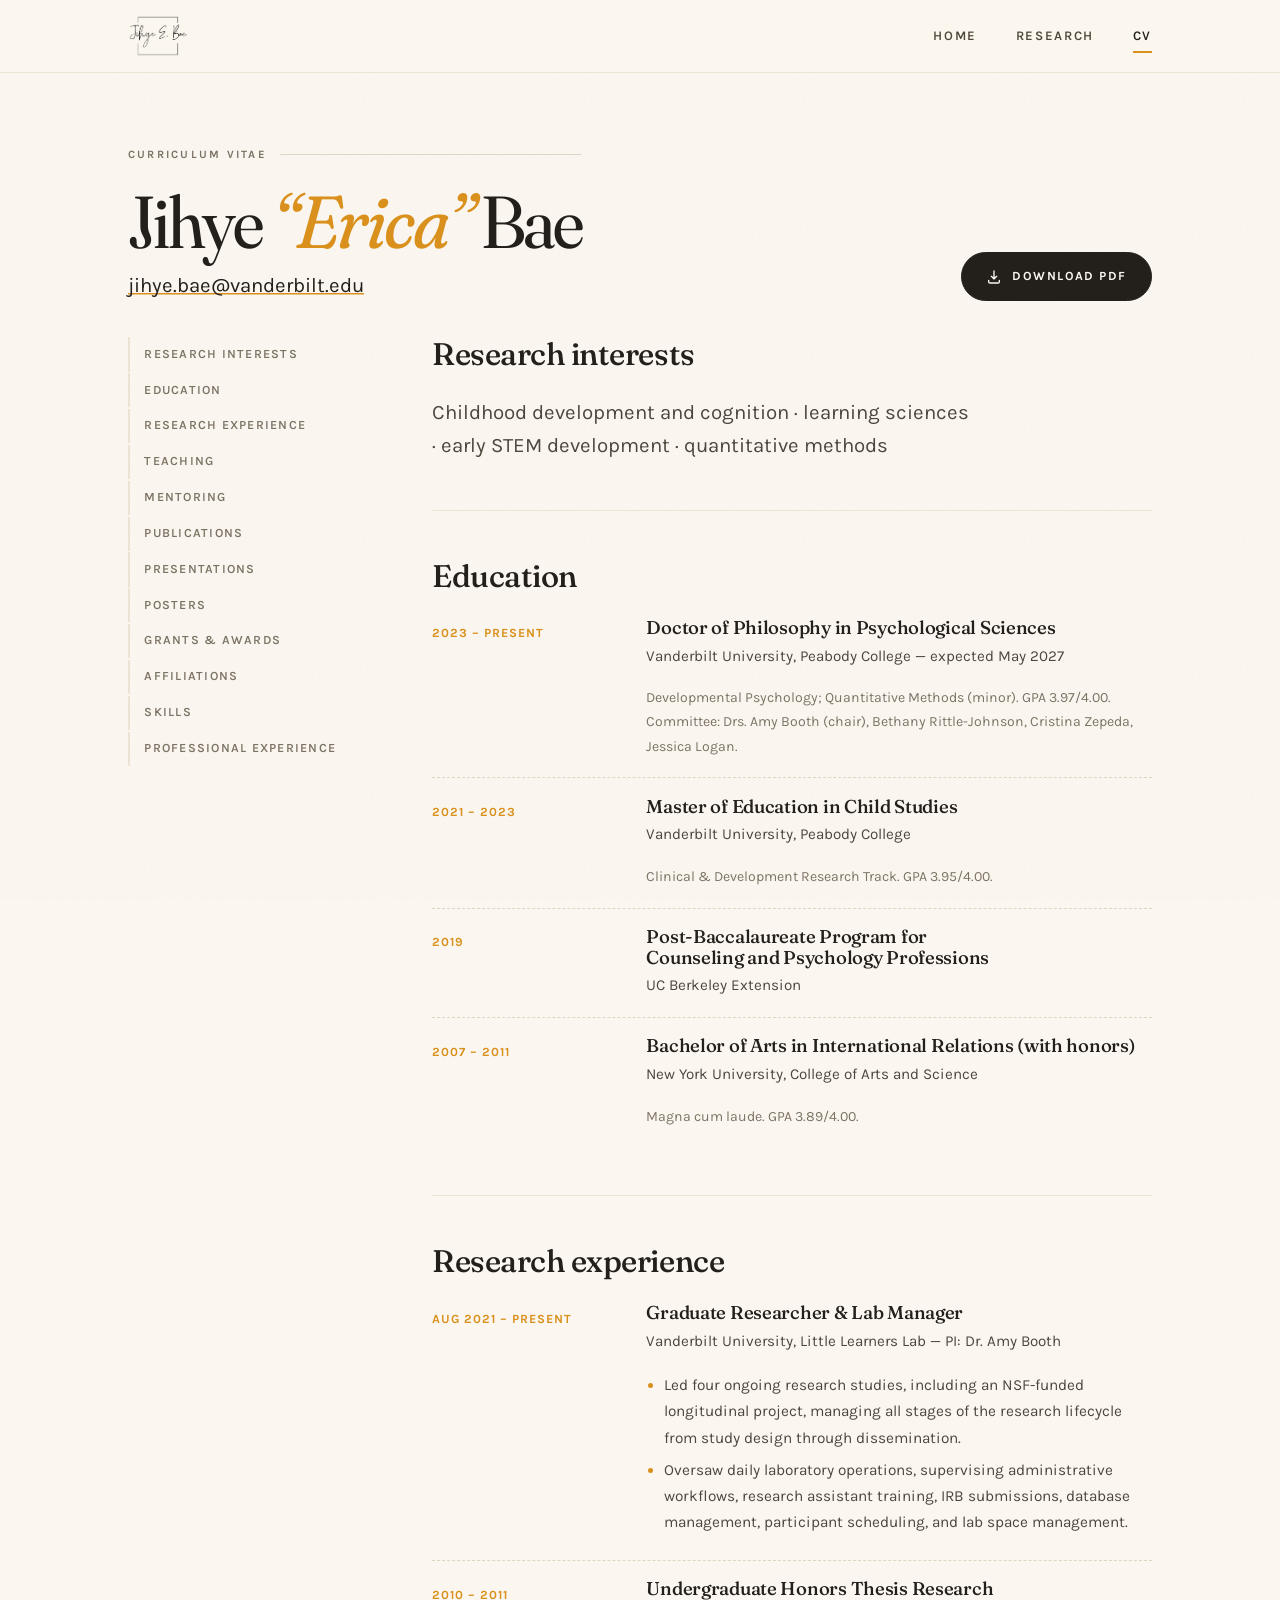
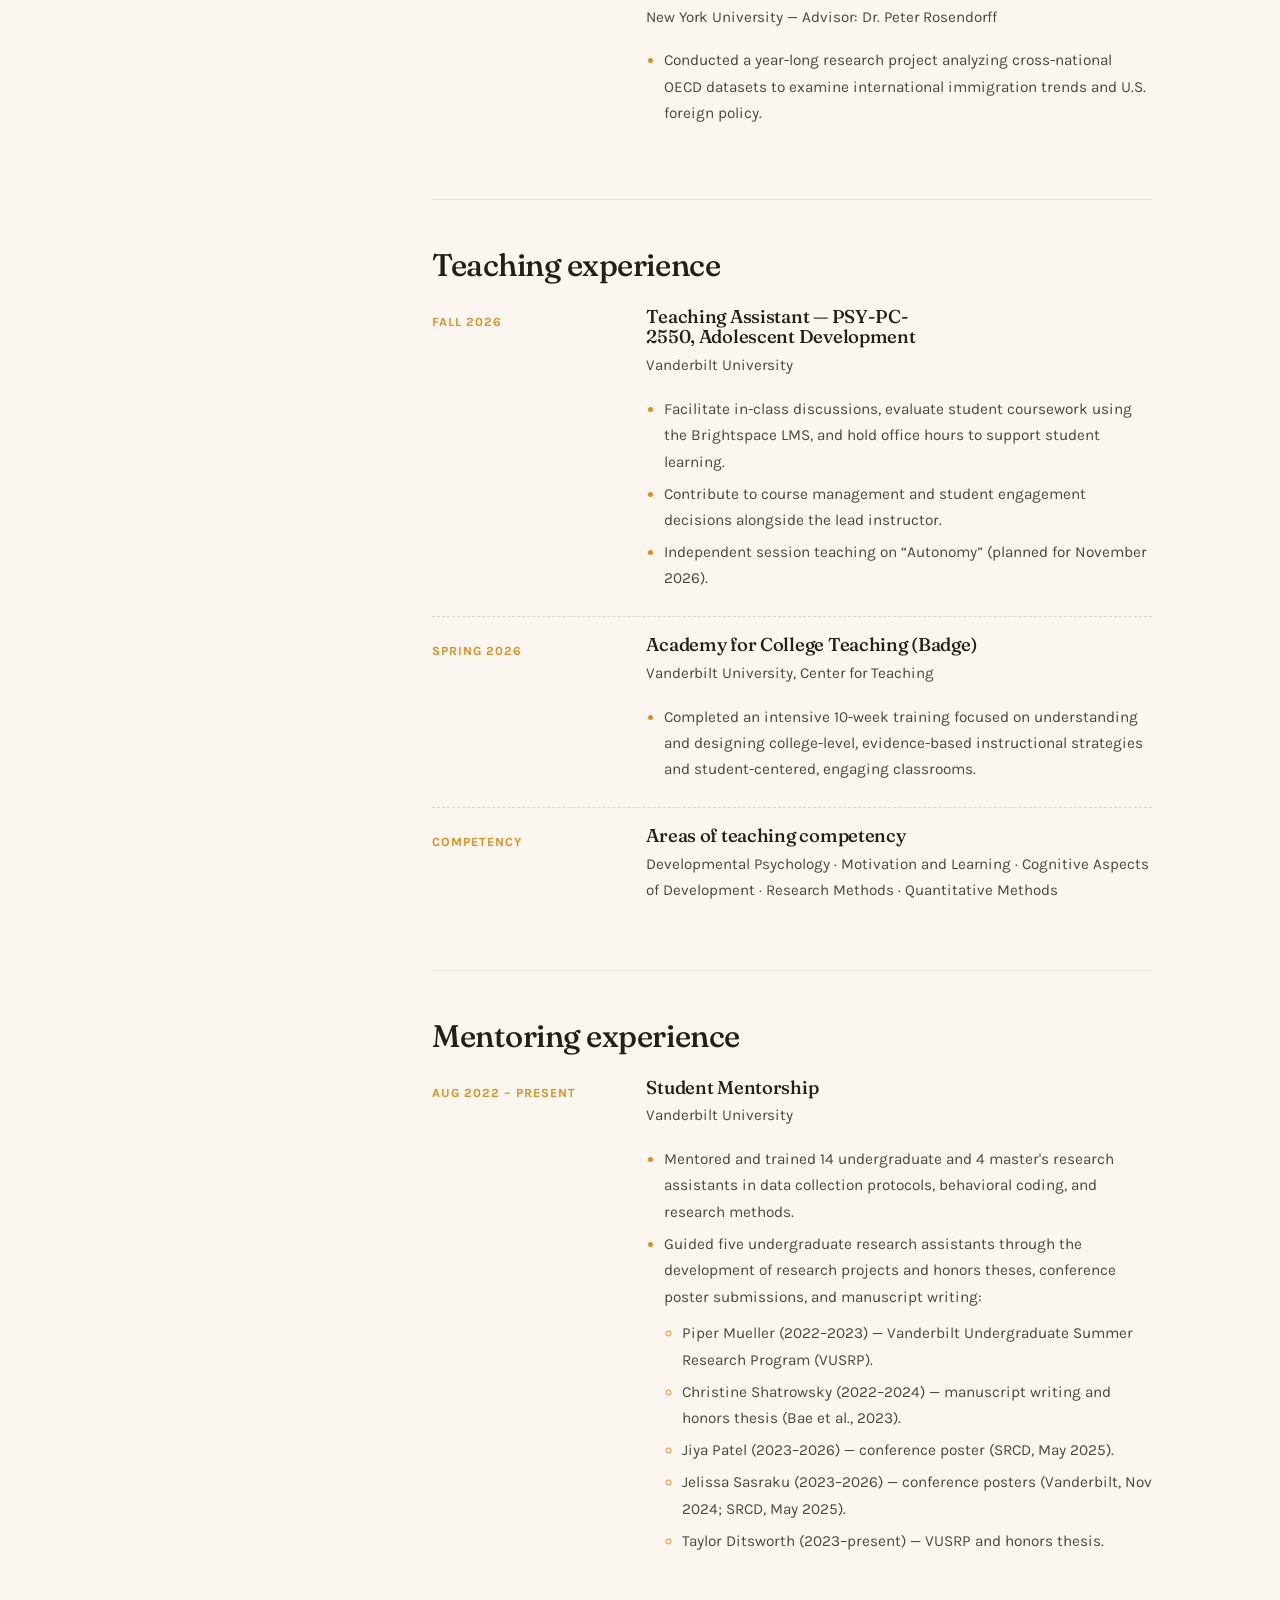
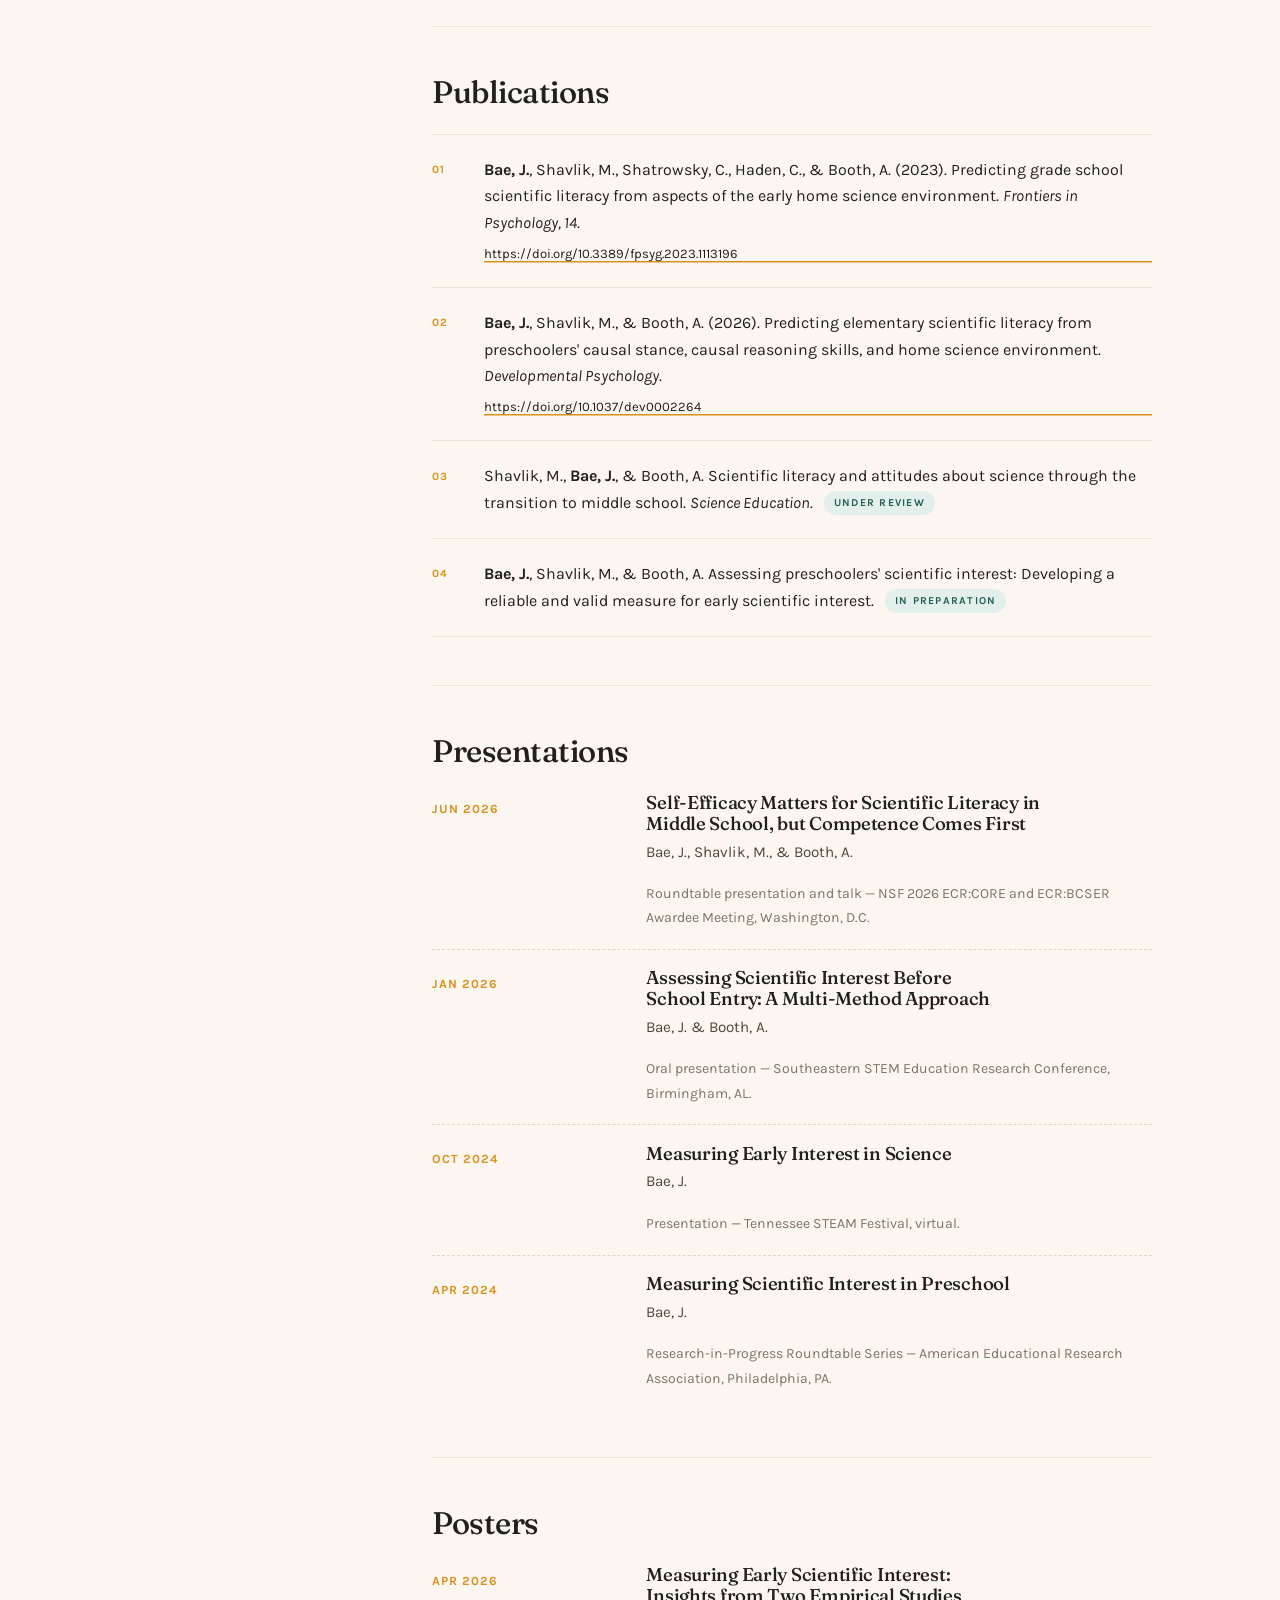
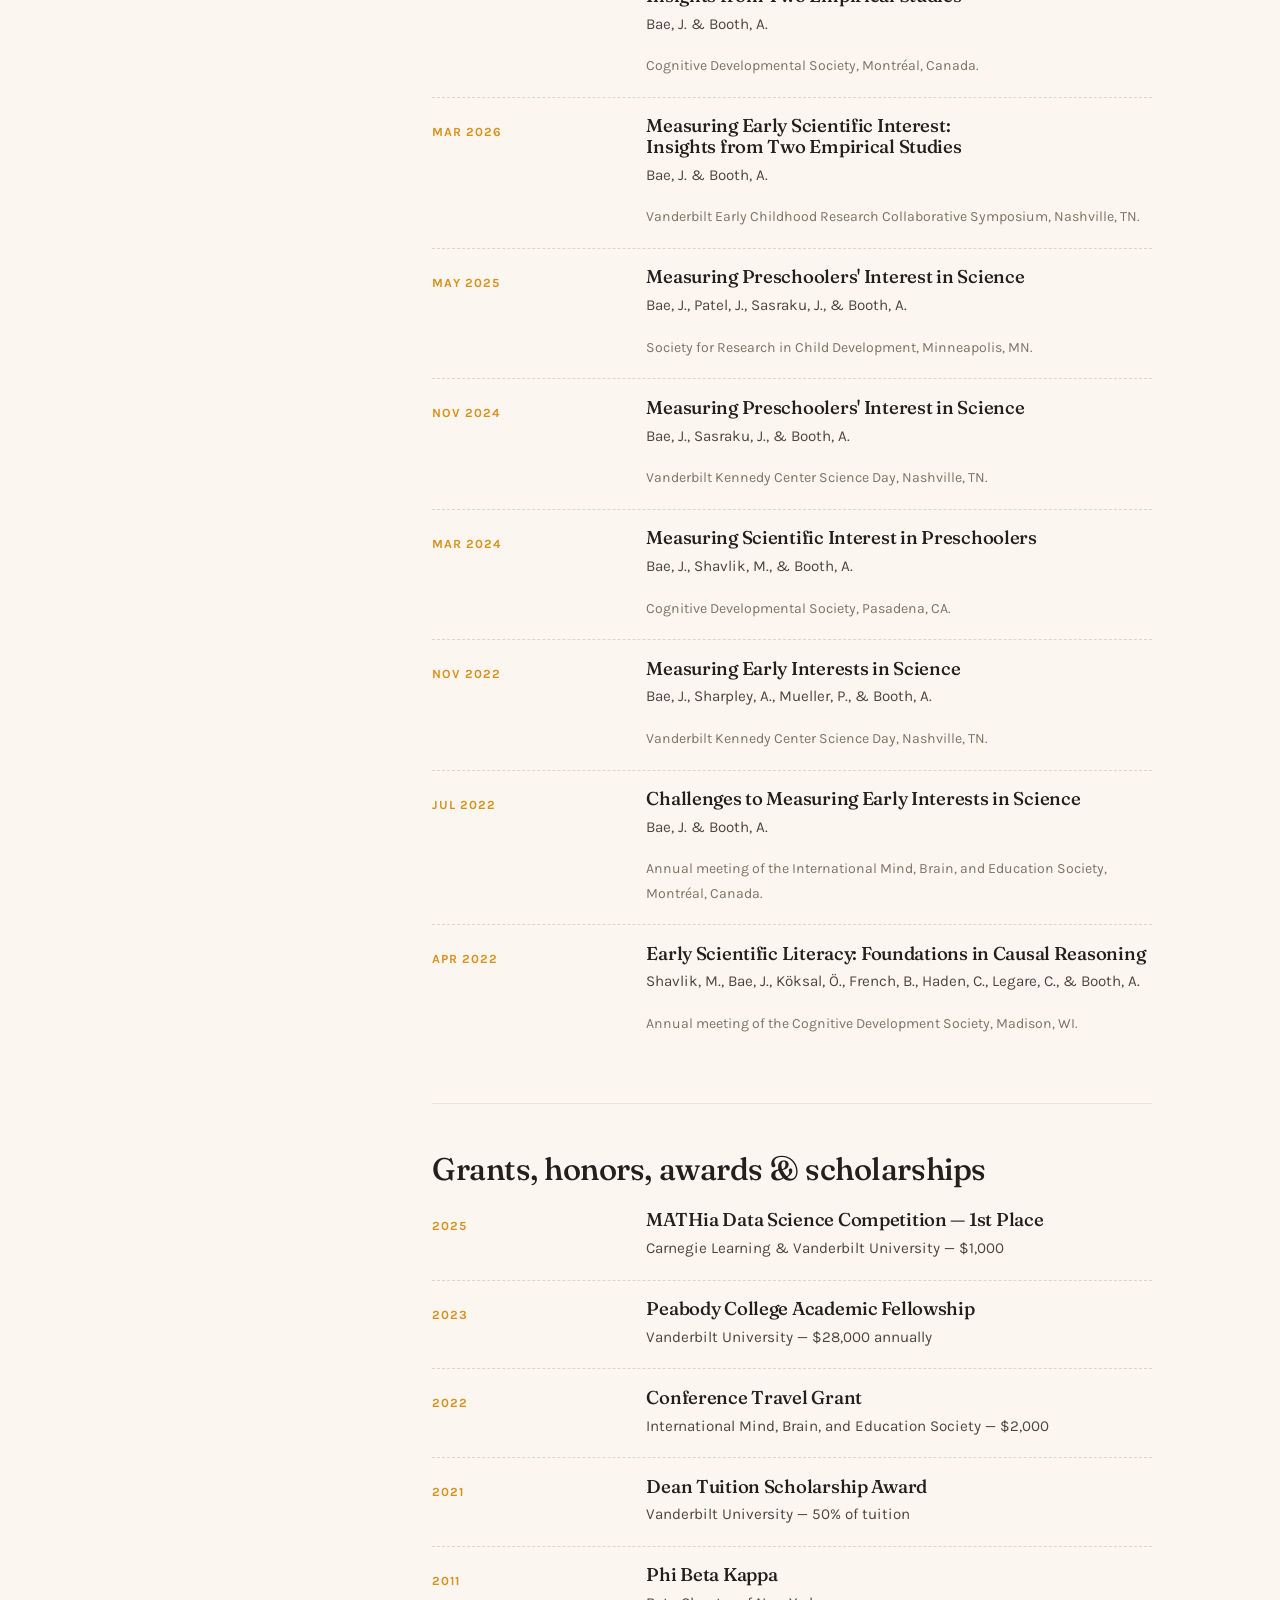
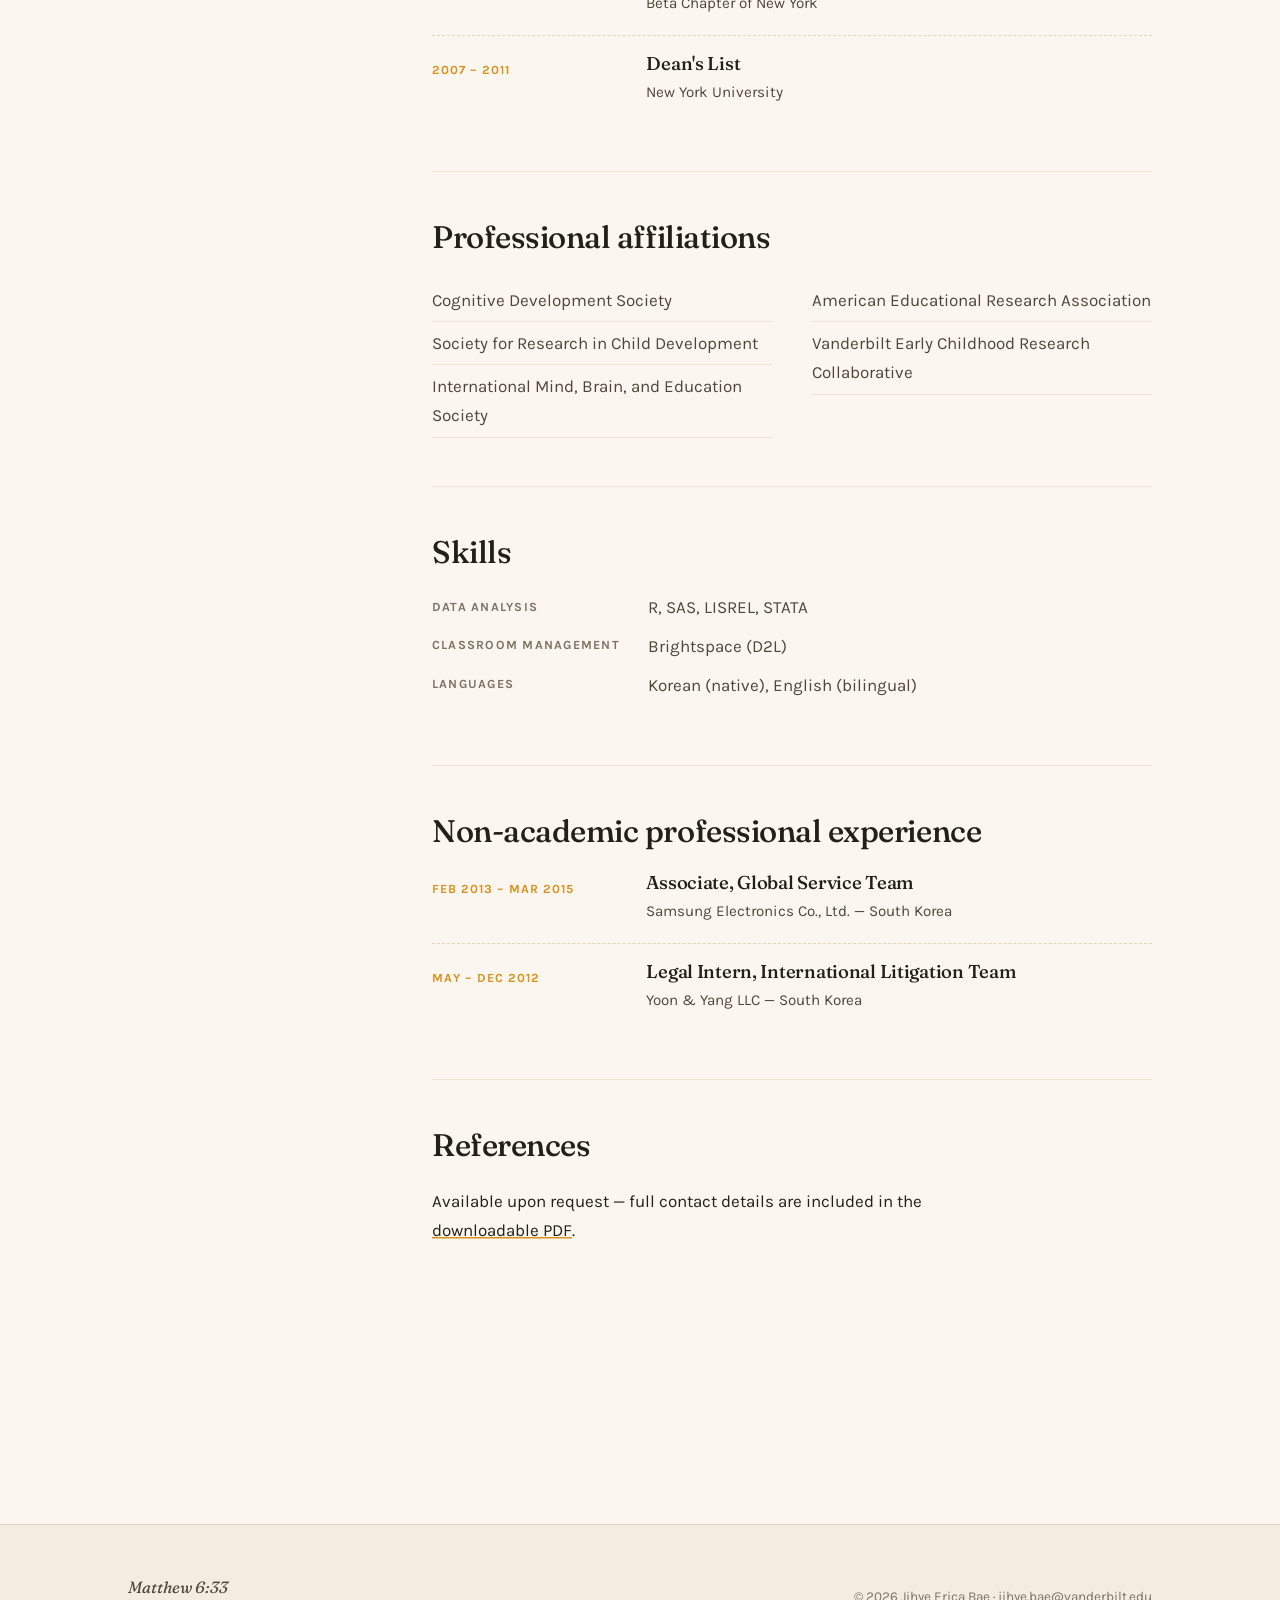
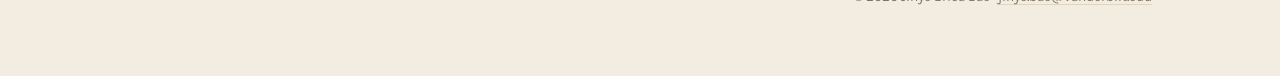
==== cv.html @ f6a5be7a "Migrate personal website from Google Sites to static GitHub Pages site Rebuilds sites.google.com/vie" ====
<!DOCTYPE html>
<html lang="en">
<head>
<meta charset="utf-8">
<meta name="viewport" content="width=device-width, initial-scale=1">
<title>CV — Jihye "Erica" Bae</title>
<meta name="description" content="Curriculum vitae of Jihye &quot;Erica&quot; Bae — education, research and teaching experience, publications, presentations, awards, and skills.">
<meta name="author" content="Jihye Erica Bae">

<meta property="og:type" content="website">
<meta property="og:title" content="CV — Jihye &quot;Erica&quot; Bae">
<meta property="og:description" content="Education, research and teaching experience, publications, presentations, and awards.">
<meta property="og:image" content="assets/img/logo.png">

<link rel="icon" href="assets/img/logo.png">
<link rel="preconnect" href="https://fonts.googleapis.com">
<link rel="preconnect" href="https://fonts.gstatic.com" crossorigin>
<link rel="stylesheet" href="https://fonts.googleapis.com/css2?family=Fraunces:ital,opsz,wght,SOFT,WONK@0,9..144,300..700,0..100,0..1;1,9..144,300..700,0..100,0..1&family=Karla:ital,wght@0,300..800;1,300..800&display=swap">
<link rel="stylesheet" href="assets/css/style.css">
</head>
<body>
<a class="skip" href="#main">Skip to content</a>

<header class="masthead">
  <div class="wrap masthead__inner">
    <a class="sigmark" href="index.html" aria-label="Jihye Erica Bae — home">
      <img src="assets/img/logo.png" alt="" width="285" height="195">
    </a>
    <nav class="nav" aria-label="Primary">
      <a href="index.html">Home</a>
      <a href="research.html">Research</a>
      <a href="cv.html" aria-current="page">CV</a>
    </nav>
  </div>
</header>

<main id="main">

  <div class="wrap cv-head">
    <div class="rise">
      <p class="eyebrow">Curriculum vitae</p>
      <h1 class="hero__name" style="font-size:clamp(2.6rem,7vw,4.6rem);margin-bottom:.75rem">Jihye <em>“Erica”</em> Bae</h1>
      <p class="lede" style="margin:0">
        <a class="link" href="mailto:jihye.bae@vanderbilt.edu">jihye.bae@vanderbilt.edu</a>
      </p>
    </div>
    <a class="btn rise" href="assets/files/CV_Jihye_Erica_Bae.pdf" target="_blank" rel="noopener">
      <svg viewBox="0 0 24 24" fill="none" stroke="currentColor" stroke-width="2" stroke-linecap="round" stroke-linejoin="round" aria-hidden="true"><path d="M12 3v12m0 0l-4-4m4 4l4-4M4 17v2a2 2 0 002 2h12a2 2 0 002-2v-2"/></svg>
      Download PDF
    </a>
  </div>

  <div class="wrap railed" style="padding-bottom:var(--step)">

    <!-- ── section rail ─────────────────────────────────────────────── -->
    <nav class="railed__rail cv-nav" aria-label="CV sections">
      <a href="#interests">Research interests</a>
      <a href="#education">Education</a>
      <a href="#research">Research experience</a>
      <a href="#teaching">Teaching</a>
      <a href="#mentoring">Mentoring</a>
      <a href="#publications">Publications</a>
      <a href="#talks">Presentations</a>
      <a href="#posters">Posters</a>
      <a href="#awards">Grants &amp; awards</a>
      <a href="#affiliations">Affiliations</a>
      <a href="#skills">Skills</a>
      <a href="#industry">Professional experience</a>
    </nav>

    <!-- ── body ─────────────────────────────────────────────────────── -->
    <div>

      <section class="cv-block" style="border-top:0;padding-top:0">
        <h2 id="interests">Research interests</h2>
        <p class="lede">
          Childhood development and cognition · learning sciences · early STEM
          development · quantitative methods
        </p>
      </section>

      <section class="cv-block">
        <h2 id="education">Education</h2>

        <div class="entry">
          <div class="entry__when">2023 – present</div>
          <div class="entry__what">
            <h3>Doctor of Philosophy in Psychological Sciences</h3>
            <p class="where">Vanderbilt University, Peabody College — expected May 2027</p>
            <p class="note">
              Developmental Psychology; Quantitative Methods (minor). GPA 3.97/4.00.<br>
              Committee: Drs. Amy Booth (chair), Bethany Rittle-Johnson, Cristina Zepeda, Jessica Logan.
            </p>
          </div>
        </div>

        <div class="entry">
          <div class="entry__when">2021 – 2023</div>
          <div class="entry__what">
            <h3>Master of Education in Child Studies</h3>
            <p class="where">Vanderbilt University, Peabody College</p>
            <p class="note">Clinical &amp; Development Research Track. GPA 3.95/4.00.</p>
          </div>
        </div>

        <div class="entry">
          <div class="entry__when">2019</div>
          <div class="entry__what">
            <h3>Post-Baccalaureate Program for Counseling and Psychology Professions</h3>
            <p class="where">UC Berkeley Extension</p>
          </div>
        </div>

        <div class="entry">
          <div class="entry__when">2007 – 2011</div>
          <div class="entry__what">
            <h3>Bachelor of Arts in International Relations (with honors)</h3>
            <p class="where">New York University, College of Arts and Science</p>
            <p class="note">Magna cum laude. GPA 3.89/4.00.</p>
          </div>
        </div>
      </section>

      <section class="cv-block">
        <h2 id="research">Research experience</h2>

        <div class="entry">
          <div class="entry__when">Aug 2021 – present</div>
          <div class="entry__what">
            <h3>Graduate Researcher &amp; Lab Manager</h3>
            <p class="where">Vanderbilt University, Little Learners Lab — PI: Dr. Amy Booth</p>
            <ul>
              <li>Led four ongoing research studies, including an NSF-funded longitudinal project, managing all stages of the research lifecycle from study design through dissemination.</li>
              <li>Oversaw daily laboratory operations, supervising administrative workflows, research assistant training, IRB submissions, database management, participant scheduling, and lab space management.</li>
            </ul>
          </div>
        </div>

        <div class="entry">
          <div class="entry__when">2010 – 2011</div>
          <div class="entry__what">
            <h3>Undergraduate Honors Thesis Research</h3>
            <p class="where">New York University — Advisor: Dr. Peter Rosendorff</p>
            <ul>
              <li>Conducted a year-long research project analyzing cross-national OECD datasets to examine international immigration trends and U.S. foreign policy.</li>
            </ul>
          </div>
        </div>
      </section>

      <section class="cv-block">
        <h2 id="teaching">Teaching experience</h2>

        <div class="entry">
          <div class="entry__when">Fall 2026</div>
          <div class="entry__what">
            <h3>Teaching Assistant — PSY-PC-2550, Adolescent Development</h3>
            <p class="where">Vanderbilt University</p>
            <ul>
              <li>Facilitate in-class discussions, evaluate student coursework using the Brightspace LMS, and hold office hours to support student learning.</li>
              <li>Contribute to course management and student engagement decisions alongside the lead instructor.</li>
              <li>Independent session teaching on “Autonomy” (planned for November 2026).</li>
            </ul>
          </div>
        </div>

        <div class="entry">
          <div class="entry__when">Spring 2026</div>
          <div class="entry__what">
            <h3>Academy for College Teaching (Badge)</h3>
            <p class="where">Vanderbilt University, Center for Teaching</p>
            <ul>
              <li>Completed an intensive 10-week training focused on understanding and designing college-level, evidence-based instructional strategies and student-centered, engaging classrooms.</li>
            </ul>
          </div>
        </div>

        <div class="entry">
          <div class="entry__when">Competency</div>
          <div class="entry__what">
            <h3>Areas of teaching competency</h3>
            <p class="where">
              Developmental Psychology · Motivation and Learning · Cognitive Aspects of
              Development · Research Methods · Quantitative Methods
            </p>
          </div>
        </div>
      </section>

      <section class="cv-block">
        <h2 id="mentoring">Mentoring experience</h2>

        <div class="entry">
          <div class="entry__when">Aug 2022 – present</div>
          <div class="entry__what">
            <h3>Student Mentorship</h3>
            <p class="where">Vanderbilt University</p>
            <ul>
              <li>Mentored and trained 14 undergraduate and 4 master's research assistants in data collection protocols, behavioral coding, and research methods.</li>
              <li>Guided five undergraduate research assistants through the development of research projects and honors theses, conference poster submissions, and manuscript writing:
                <ul>
                  <li>Piper Mueller (2022–2023) — Vanderbilt Undergraduate Summer Research Program (VUSRP).</li>
                  <li>Christine Shatrowsky (2022–2024) — manuscript writing and honors thesis (Bae et al., 2023).</li>
                  <li>Jiya Patel (2023–2026) — conference poster (SRCD, May 2025).</li>
                  <li>Jelissa Sasraku (2023–2026) — conference posters (Vanderbilt, Nov 2024; SRCD, May 2025).</li>
                  <li>Taylor Ditsworth (2023–present) — VUSRP and honors thesis.</li>
                </ul>
              </li>
            </ul>
          </div>
        </div>
      </section>

      <section class="cv-block">
        <h2 id="publications">Publications</h2>
        <ol class="biblio">
          <li>
            <span class="self">Bae, J.</span>, Shavlik, M., Shatrowsky, C., Haden, C., &amp; Booth, A. (2023).
            Predicting grade school scientific literacy from aspects of the early home science environment.
            <cite>Frontiers in Psychology, 14</cite>.
            <a class="link doi" href="https://doi.org/10.3389/fpsyg.2023.1113196" target="_blank" rel="noopener">https://doi.org/10.3389/fpsyg.2023.1113196</a>
          </li>
          <li>
            <span class="self">Bae, J.</span>, Shavlik, M., &amp; Booth, A. (2026).
            Predicting elementary scientific literacy from preschoolers' causal stance, causal reasoning skills, and home science environment.
            <cite>Developmental Psychology</cite>.
            <a class="link doi" href="https://doi.org/10.1037/dev0002264" target="_blank" rel="noopener">https://doi.org/10.1037/dev0002264</a>
          </li>
          <li>
            Shavlik, M., <span class="self">Bae, J.</span>, &amp; Booth, A.
            Scientific literacy and attitudes about science through the transition to middle school.
            <cite>Science Education</cite>. <span class="tag">Under review</span>
          </li>
          <li>
            <span class="self">Bae, J.</span>, Shavlik, M., &amp; Booth, A.
            Assessing preschoolers' scientific interest: Developing a reliable and valid measure for early scientific interest.
            <span class="tag">In preparation</span>
          </li>
        </ol>
      </section>

      <section class="cv-block">
        <h2 id="talks">Presentations</h2>

        <div class="entry">
          <div class="entry__when">Jun 2026</div>
          <div class="entry__what">
            <h3>Self-Efficacy Matters for Scientific Literacy in Middle School, but Competence Comes First</h3>
            <p class="where">Bae, J., Shavlik, M., &amp; Booth, A.</p>
            <p class="note">Roundtable presentation and talk — NSF 2026 ECR:CORE and ECR:BCSER Awardee Meeting, Washington, D.C.</p>
          </div>
        </div>

        <div class="entry">
          <div class="entry__when">Jan 2026</div>
          <div class="entry__what">
            <h3>Assessing Scientific Interest Before School Entry: A Multi-Method Approach</h3>
            <p class="where">Bae, J. &amp; Booth, A.</p>
            <p class="note">Oral presentation — Southeastern STEM Education Research Conference, Birmingham, AL.</p>
          </div>
        </div>

        <div class="entry">
          <div class="entry__when">Oct 2024</div>
          <div class="entry__what">
            <h3>Measuring Early Interest in Science</h3>
            <p class="where">Bae, J.</p>
            <p class="note">Presentation — Tennessee STEAM Festival, virtual.</p>
          </div>
        </div>

        <div class="entry">
          <div class="entry__when">Apr 2024</div>
          <div class="entry__what">
            <h3>Measuring Scientific Interest in Preschool</h3>
            <p class="where">Bae, J.</p>
            <p class="note">Research-in-Progress Roundtable Series — American Educational Research Association, Philadelphia, PA.</p>
          </div>
        </div>
      </section>

      <section class="cv-block">
        <h2 id="posters">Posters</h2>

        <div class="entry">
          <div class="entry__when">Apr 2026</div>
          <div class="entry__what">
            <h3>Measuring Early Scientific Interest: Insights from Two Empirical Studies</h3>
            <p class="where">Bae, J. &amp; Booth, A.</p>
            <p class="note">Cognitive Developmental Society, Montréal, Canada.</p>
          </div>
        </div>

        <div class="entry">
          <div class="entry__when">Mar 2026</div>
          <div class="entry__what">
            <h3>Measuring Early Scientific Interest: Insights from Two Empirical Studies</h3>
            <p class="where">Bae, J. &amp; Booth, A.</p>
            <p class="note">Vanderbilt Early Childhood Research Collaborative Symposium, Nashville, TN.</p>
          </div>
        </div>

        <div class="entry">
          <div class="entry__when">May 2025</div>
          <div class="entry__what">
            <h3>Measuring Preschoolers' Interest in Science</h3>
            <p class="where">Bae, J., Patel, J., Sasraku, J., &amp; Booth, A.</p>
            <p class="note">Society for Research in Child Development, Minneapolis, MN.</p>
          </div>
        </div>

        <div class="entry">
          <div class="entry__when">Nov 2024</div>
          <div class="entry__what">
            <h3>Measuring Preschoolers' Interest in Science</h3>
            <p class="where">Bae, J., Sasraku, J., &amp; Booth, A.</p>
            <p class="note">Vanderbilt Kennedy Center Science Day, Nashville, TN.</p>
          </div>
        </div>

        <div class="entry">
          <div class="entry__when">Mar 2024</div>
          <div class="entry__what">
            <h3>Measuring Scientific Interest in Preschoolers</h3>
            <p class="where">Bae, J., Shavlik, M., &amp; Booth, A.</p>
            <p class="note">Cognitive Developmental Society, Pasadena, CA.</p>
          </div>
        </div>

        <div class="entry">
          <div class="entry__when">Nov 2022</div>
          <div class="entry__what">
            <h3>Measuring Early Interests in Science</h3>
            <p class="where">Bae, J., Sharpley, A., Mueller, P., &amp; Booth, A.</p>
            <p class="note">Vanderbilt Kennedy Center Science Day, Nashville, TN.</p>
          </div>
        </div>

        <div class="entry">
          <div class="entry__when">Jul 2022</div>
          <div class="entry__what">
            <h3>Challenges to Measuring Early Interests in Science</h3>
            <p class="where">Bae, J. &amp; Booth, A.</p>
            <p class="note">Annual meeting of the International Mind, Brain, and Education Society, Montréal, Canada.</p>
          </div>
        </div>

        <div class="entry">
          <div class="entry__when">Apr 2022</div>
          <div class="entry__what">
            <h3>Early Scientific Literacy: Foundations in Causal Reasoning</h3>
            <p class="where">Shavlik, M., Bae, J., Köksal, Ö., French, B., Haden, C., Legare, C., &amp; Booth, A.</p>
            <p class="note">Annual meeting of the Cognitive Development Society, Madison, WI.</p>
          </div>
        </div>
      </section>

      <section class="cv-block">
        <h2 id="awards">Grants, honors, awards &amp; scholarships</h2>

        <div class="entry">
          <div class="entry__when">2025</div>
          <div class="entry__what">
            <h3>MATHia Data Science Competition — 1st Place</h3>
            <p class="where">Carnegie Learning &amp; Vanderbilt University — $1,000</p>
          </div>
        </div>
        <div class="entry">
          <div class="entry__when">2023</div>
          <div class="entry__what">
            <h3>Peabody College Academic Fellowship</h3>
            <p class="where">Vanderbilt University — $28,000 annually</p>
          </div>
        </div>
        <div class="entry">
          <div class="entry__when">2022</div>
          <div class="entry__what">
            <h3>Conference Travel Grant</h3>
            <p class="where">International Mind, Brain, and Education Society — $2,000</p>
          </div>
        </div>
        <div class="entry">
          <div class="entry__when">2021</div>
          <div class="entry__what">
            <h3>Dean Tuition Scholarship Award</h3>
            <p class="where">Vanderbilt University — 50% of tuition</p>
          </div>
        </div>
        <div class="entry">
          <div class="entry__when">2011</div>
          <div class="entry__what">
            <h3>Phi Beta Kappa</h3>
            <p class="where">Beta Chapter of New York</p>
          </div>
        </div>
        <div class="entry">
          <div class="entry__when">2007 – 2011</div>
          <div class="entry__what">
            <h3>Dean's List</h3>
            <p class="where">New York University</p>
          </div>
        </div>
      </section>

      <section class="cv-block">
        <h2 id="affiliations">Professional affiliations</h2>
        <ul class="plain-list">
          <li>Cognitive Development Society</li>
          <li>Society for Research in Child Development</li>
          <li>International Mind, Brain, and Education Society</li>
          <li>American Educational Research Association</li>
          <li>Vanderbilt Early Childhood Research Collaborative</li>
        </ul>
      </section>

      <section class="cv-block">
        <h2 id="skills">Skills</h2>
        <dl class="kv">
          <dt>Data analysis</dt><dd>R, SAS, LISREL, STATA</dd>
          <dt>Classroom management</dt><dd>Brightspace (D2L)</dd>
          <dt>Languages</dt><dd>Korean (native), English (bilingual)</dd>
        </dl>
      </section>

      <section class="cv-block">
        <h2 id="industry">Non-academic professional experience</h2>

        <div class="entry">
          <div class="entry__when">Feb 2013 – Mar 2015</div>
          <div class="entry__what">
            <h3>Associate, Global Service Team</h3>
            <p class="where">Samsung Electronics Co., Ltd. — South Korea</p>
          </div>
        </div>
        <div class="entry">
          <div class="entry__when">May – Dec 2012</div>
          <div class="entry__what">
            <h3>Legal Intern, International Litigation Team</h3>
            <p class="where">Yoon &amp; Yang LLC — South Korea</p>
          </div>
        </div>
      </section>

      <section class="cv-block">
        <h2 id="references">References</h2>
        <p class="prose">
          Available upon request — full contact details are included in the
          <a class="link" href="assets/files/CV_Jihye_Erica_Bae.pdf" target="_blank" rel="noopener">downloadable PDF</a>.
        </p>
      </section>

    </div>
  </div>

</main>

<footer class="foot">
  <div class="wrap foot__inner">
    <p class="foot__verse">Matthew 6:33</p>
    <p>© 2026 Jihye Erica Bae · <a href="mailto:jihye.bae@vanderbilt.edu">jihye.bae@vanderbilt.edu</a></p>
  </div>
</footer>

</body>
</html>
---- assets/css/style.css ----
/* ==========================================================================
   Jihye "Erica" Bae — personal academic site
   Aesthetic: warm letterpress paper. Cream ground, ink type, marigold accent.
   Fraunces (display) + Karla (text). No build step, no JS dependency.
   ========================================================================== */

/* --- tokens ------------------------------------------------------------- */
:root {
  --paper:        #fbf7f0;
  --paper-deep:   #f3ece0;
  --paper-card:   #fffdf9;
  --ink:          #231f1a;
  --ink-soft:     #4e463c;
  --ink-mute:     #7d7365;
  --rule:         #e0d5c2;
  --rule-soft:    #ece3d4;

  --marigold:     #d9901c;
  --marigold-lo:  #f6c96a;
  --pine:         #235f56;
  --pine-lo:      #e2efeb;

  --serif: "Fraunces", "Iowan Old Style", "Palatino Linotype", Georgia, serif;
  --sans:  "Karla", "Avenir Next", "Segoe UI", Helvetica, Arial, sans-serif;

  --measure: 34rem;      /* comfortable reading width */
  --page:    72rem;      /* outer page width          */
  --gutter:  clamp(1.25rem, 5vw, 4.5rem);

  --step:    clamp(4rem, 9vw, 7.5rem);   /* vertical section rhythm */
}

/* --- reset -------------------------------------------------------------- */
*, *::before, *::after { box-sizing: border-box; }

html {
  scroll-behavior: smooth;
  -webkit-text-size-adjust: 100%;
}
@media (prefers-reduced-motion: reduce) {
  html { scroll-behavior: auto; }
  *, *::before, *::after {
    animation-duration: .01ms !important;
    animation-iteration-count: 1 !important;
    transition-duration: .01ms !important;
  }
}

body {
  margin: 0;
  background: var(--paper);
  color: var(--ink);
  font-family: var(--sans);
  font-size: 1.0625rem;
  line-height: 1.72;
  font-feature-settings: "kern" 1;
  -webkit-font-smoothing: antialiased;
  text-rendering: optimizeLegibility;
}

/* paper grain — a single inline SVG turbulence, fixed so it never scrolls */
body::before {
  content: "";
  position: fixed;
  inset: 0;
  z-index: 0;
  pointer-events: none;
  opacity: .5;
  background-image: url("data:image/svg+xml,%3Csvg xmlns='http://www.w3.org/2000/svg' width='220' height='220'%3E%3Cfilter id='n'%3E%3CfeTurbulence type='fractalNoise' baseFrequency='.85' numOctaves='3' stitchTiles='stitch'/%3E%3CfeColorMatrix type='saturate' values='0'/%3E%3C/filter%3E%3Crect width='220' height='220' filter='url(%23n)' opacity='.055'/%3E%3C/svg%3E");
}

img { max-width: 100%; height: auto; display: block; }

a { color: inherit; }

::selection { background: var(--marigold-lo); color: var(--ink); }

:focus-visible {
  outline: 2px solid var(--pine);
  outline-offset: 3px;
  border-radius: 2px;
}

/* --- layout primitives -------------------------------------------------- */
.wrap {
  width: 100%;
  max-width: var(--page);
  margin-inline: auto;
  padding-inline: var(--gutter);
  position: relative;
  z-index: 1;
}

.skip {
  position: absolute;
  left: -9999px;
  top: 0;
  background: var(--ink);
  color: var(--paper);
  padding: .65rem 1.1rem;
  z-index: 99;
  font-size: .85rem;
  letter-spacing: .06em;
  text-transform: uppercase;
}
.skip:focus { left: .5rem; top: .5rem; }

/* --- typography --------------------------------------------------------- */
h1, h2, h3, h4 {
  font-family: var(--serif);
  font-weight: 500;
  font-variation-settings: "SOFT" 20, "WONK" 1;
  line-height: 1.12;
  letter-spacing: -.015em;
  margin: 0;
  text-wrap: balance;
}

p { margin: 0 0 1.15em; max-width: var(--measure); }
p:last-child { margin-bottom: 0; }

/* small caps label used above every section */
.eyebrow {
  font-family: var(--sans);
  font-size: .7rem;
  font-weight: 700;
  letter-spacing: .2em;
  text-transform: uppercase;
  color: var(--ink-mute);
  margin: 0 0 1.4rem;
  display: flex;
  align-items: center;
  gap: .85rem;
}
.eyebrow::after {
  content: "";
  flex: 1;
  height: 1px;
  background: var(--rule);
}

.lede {
  font-size: clamp(1.15rem, 1.6vw, 1.3rem);
  line-height: 1.6;
  color: var(--ink-soft);
}

/* inline links: a marigold rule that thickens into a highlight on hover */
.prose a,
a.link {
  color: var(--ink);
  text-decoration: none;
  background-image: linear-gradient(var(--marigold), var(--marigold));
  background-repeat: no-repeat;
  background-position: 0 88%;
  background-size: 100% 1.5px;
  transition: background-size .28s cubic-bezier(.4, 0, .2, 1), color .28s;
  padding-bottom: .05em;
}
.prose a:hover,
a.link:hover {
  background-size: 100% .82em;
}

/* --- masthead ----------------------------------------------------------- */
.masthead {
  position: sticky;
  top: 0;
  z-index: 20;
  background: color-mix(in srgb, var(--paper) 88%, transparent);
  backdrop-filter: saturate(150%) blur(10px);
  border-bottom: 1px solid var(--rule-soft);
}
.masthead__inner {
  display: flex;
  align-items: center;
  justify-content: space-between;
  gap: 1.5rem;
  min-height: 4.5rem;
  padding-block: .6rem;
}

.sigmark { display: block; flex-shrink: 0; }
.sigmark img {
  height: 2.6rem;
  width: auto;
  transition: opacity .22s;
}
.sigmark:hover img { opacity: .62; }

.nav { display: flex; gap: clamp(1.1rem, 3vw, 2.4rem); }
.nav a {
  font-size: .82rem;
  font-weight: 600;
  letter-spacing: .13em;
  text-transform: uppercase;
  text-decoration: none;
  color: var(--ink-soft);
  padding-block: .35rem;
  position: relative;
  white-space: nowrap;
  transition: color .2s;
}
.nav a::after {
  content: "";
  position: absolute;
  left: 0; right: 0; bottom: 0;
  height: 2px;
  background: var(--marigold);
  transform: scaleX(0);
  transform-origin: left;
  transition: transform .3s cubic-bezier(.4, 0, .2, 1);
}
.nav a:hover { color: var(--ink); }
.nav a:hover::after,
.nav a[aria-current="page"]::after { transform: scaleX(1); }
.nav a[aria-current="page"] { color: var(--ink); }

/* --- hero (home) -------------------------------------------------------- */
.hero { padding-block: clamp(3rem, 8vw, 5.5rem) clamp(2rem, 5vw, 3.25rem); }

.hero__grid {
  display: grid;
  grid-template-columns: minmax(0, 1.45fr) minmax(0, .85fr);
  gap: clamp(2rem, 6vw, 5rem);
  align-items: center;
}

.hero__name {
  font-size: clamp(3rem, 9.5vw, 6.6rem);
  font-weight: 400;
  font-variation-settings: "SOFT" 40, "WONK" 1, "opsz" 120;
  line-height: .95;
  letter-spacing: -.035em;
  margin-bottom: 1.5rem;
}
.hero__name em {
  font-style: italic;
  font-variation-settings: "SOFT" 60, "WONK" 1;
  color: var(--marigold);
}

.hero__role {
  font-size: clamp(1rem, 1.5vw, 1.12rem);
  color: var(--ink-soft);
  line-height: 1.55;
  max-width: 30rem;
  margin-bottom: 2rem;
}
.hero__role strong { font-weight: 700; color: var(--ink); }

/* portrait: soft arch frame with an offset marigold plate behind it */
.portrait { position: relative; justify-self: center; width: 100%; max-width: 23rem; }
.portrait::before {
  content: "";
  position: absolute;
  inset: 1.1rem -1.1rem -1.1rem 1.1rem;
  border: 1px solid var(--marigold);
  border-radius: 12rem 12rem .6rem .6rem;
  z-index: 0;
}
.portrait__img {
  position: relative;
  z-index: 1;
  aspect-ratio: 4 / 5;
  width: 100%;
  border-radius: 12rem 12rem .6rem .6rem;
  overflow: hidden;
  background: var(--paper-deep);
  box-shadow: 0 18px 44px -26px rgba(35, 31, 26, .5);
}
.portrait__img img { width: 100%; height: 100%; object-fit: cover; }

@media (max-width: 820px) {
  .hero__grid { grid-template-columns: 1fr; }
  .portrait { max-width: 17rem; justify-self: start; margin-top: 1rem; }
}

/* placeholder shown when no portrait file is present yet */
.portrait__fallback {
  display: grid;
  place-items: center;
  height: 100%;
  background:
    radial-gradient(circle at 50% 38%, var(--paper-card), var(--paper-deep) 70%);
  color: var(--ink-mute);
  text-align: center;
  padding: 2rem;
}
.portrait__fallback span {
  font-family: var(--serif);
  font-size: 3.4rem;
  font-variation-settings: "SOFT" 60, "WONK" 1;
  color: var(--marigold);
  display: block;
  line-height: 1;
  margin-bottom: .6rem;
}
.portrait__fallback small {
  font-size: .72rem;
  letter-spacing: .12em;
  text-transform: uppercase;
}

/* --- generic section ---------------------------------------------------- */
.section { padding-block: var(--step); }
.section + .section { border-top: 1px solid var(--rule-soft); }

.section__title {
  font-size: clamp(1.9rem, 4vw, 2.9rem);
  margin-bottom: 1.75rem;
}

/* two-column: sticky label rail + content */
.railed {
  display: grid;
  grid-template-columns: minmax(0, 15rem) minmax(0, 1fr);
  gap: clamp(1.75rem, 5vw, 4.5rem);
  align-items: start;
}
.railed__rail { position: sticky; top: 6.5rem; }
/* headings inside the narrow rail need a smaller size to break cleanly */
.railed__rail .section__title { font-size: clamp(1.6rem, 2.6vw, 2.1rem); }
@media (max-width: 860px) {
  .railed { grid-template-columns: 1fr; }
  .railed__rail { position: static; }
}

/* --- interests list ----------------------------------------------------- */
.interests {
  list-style: none;
  margin: 0;
  padding: 0;
  display: grid;
  gap: 0;
  max-width: 34rem;
  counter-reset: interest;
}
.interests li {
  counter-increment: interest;
  font-family: var(--serif);
  font-size: clamp(1.2rem, 2.4vw, 1.6rem);
  font-variation-settings: "SOFT" 30, "WONK" 1;
  padding-block: .85rem;
  border-bottom: 1px solid var(--rule-soft);
  display: flex;
  align-items: baseline;
  gap: 1.1rem;
  transition: color .25s, padding-left .25s;
}
.interests li:first-child { border-top: 1px solid var(--rule-soft); }
.interests li::before {
  content: counter(interest, decimal-leading-zero);
  font-family: var(--sans);
  font-size: .72rem;
  font-weight: 700;
  letter-spacing: .1em;
  color: var(--marigold);
  flex-shrink: 0;
}
.interests li:hover { padding-left: .5rem; color: var(--pine); }

/* --- contact card ------------------------------------------------------- */
.contact {
  background: var(--paper-card);
  border: 1px solid var(--rule);
  border-radius: .35rem;
  padding: clamp(1.6rem, 3.5vw, 2.4rem);
  box-shadow: 0 1px 0 var(--rule-soft), 0 22px 40px -34px rgba(35, 31, 26, .55);
}
.contact__mail {
  font-family: var(--serif);
  font-size: clamp(1.1rem, 2.6vw, 1.55rem);
  font-variation-settings: "SOFT" 30, "WONK" 1;
  word-break: break-word;
  display: inline-block;
  margin-bottom: 1.5rem;
}

.profiles { display: flex; flex-wrap: wrap; gap: .6rem; }
.profiles a {
  font-size: .78rem;
  font-weight: 700;
  letter-spacing: .1em;
  text-transform: uppercase;
  text-decoration: none;
  color: var(--ink-soft);
  border: 1px solid var(--rule);
  border-radius: 100px;
  padding: .5rem 1.05rem;
  background: var(--paper);
  transition: background .22s, color .22s, border-color .22s, transform .22s;
}
.profiles a:hover {
  background: var(--ink);
  border-color: var(--ink);
  color: var(--paper);
  transform: translateY(-2px);
}

/* --- project entries (research) ----------------------------------------- */
.project {
  display: grid;
  grid-template-columns: minmax(0, 1fr) minmax(0, 16rem);
  gap: clamp(1.5rem, 5vw, 3.5rem);
  align-items: center;
  padding-block: clamp(2.25rem, 5vw, 3.5rem);
  border-bottom: 1px solid var(--rule-soft);
}
.project:first-of-type { border-top: 1px solid var(--rule-soft); }

/* alternate sides — swap the track widths too, so the prose always gets the
   wide column and only the artwork ever sits in the narrow one */
.project:nth-child(even) {
  grid-template-columns: minmax(0, 16rem) minmax(0, 1fr);
}
.project:nth-child(even) .project__art { order: -1; }

.project__num {
  font-family: var(--sans);
  font-size: .72rem;
  font-weight: 700;
  letter-spacing: .18em;
  color: var(--marigold);
  display: block;
  margin-bottom: .85rem;
}
.project__title {
  font-size: clamp(1.45rem, 3vw, 2.1rem);
  margin-bottom: .9rem;
}
.project__meta {
  font-size: .85rem;
  color: var(--ink-mute);
  letter-spacing: .01em;
  margin-top: 1rem;
  padding-top: .9rem;
  border-top: 1px dashed var(--rule);
  max-width: var(--measure);
}
.project__art {
  display: grid;
  place-items: center;
  padding: 1.25rem;
  background: var(--paper-card);
  border: 1px solid var(--rule-soft);
  border-radius: .35rem;
}
.project__art img { max-height: 11rem; width: auto; object-fit: contain; mix-blend-mode: multiply; }

@media (max-width: 760px) {
  .project,
  .project:nth-child(even) { grid-template-columns: 1fr; }
  .project:nth-child(even) .project__art { order: 0; }
}

/* --- bibliography ------------------------------------------------------- */
.biblio { list-style: none; margin: 0; padding: 0; counter-reset: ref; }
.biblio li {
  position: relative;
  padding: 1.35rem 0 1.35rem 3.25rem;
  border-bottom: 1px solid var(--rule-soft);
  font-size: 1rem;
  line-height: 1.68;
  max-width: 48rem;
}
.biblio li:first-child { border-top: 1px solid var(--rule-soft); }
.biblio li::before {
  counter-increment: ref;
  content: counter(ref, decimal-leading-zero);
  position: absolute;
  left: 0;
  top: 1.65rem;
  font-family: var(--sans);
  font-size: .7rem;
  font-weight: 700;
  letter-spacing: .1em;
  color: var(--marigold);
}
.biblio cite { font-style: italic; }
.biblio .self { font-weight: 700; }
.biblio .doi {
  display: block;
  margin-top: .35rem;
  font-size: .82rem;
  word-break: break-all;
}
.tag {
  display: inline-block;
  font-size: .66rem;
  font-weight: 700;
  letter-spacing: .12em;
  text-transform: uppercase;
  color: var(--pine);
  background: var(--pine-lo);
  border-radius: 100px;
  padding: .2rem .6rem;
  margin-left: .45rem;
  vertical-align: .12em;
}

/* --- CV ----------------------------------------------------------------- */
.cv-head {
  display: flex;
  flex-wrap: wrap;
  align-items: flex-end;
  justify-content: space-between;
  gap: 1.75rem;
  padding-block: clamp(2.75rem, 7vw, 4.5rem) 2.25rem;
}

.btn {
  display: inline-flex;
  align-items: center;
  gap: .6rem;
  font-size: .78rem;
  font-weight: 700;
  letter-spacing: .12em;
  text-transform: uppercase;
  text-decoration: none;
  color: var(--paper);
  background: var(--ink);
  border: 1px solid var(--ink);
  border-radius: 100px;
  padding: .8rem 1.5rem;
  transition: background .22s, color .22s, transform .22s;
}
.btn:hover { background: var(--marigold); border-color: var(--marigold); color: var(--ink); transform: translateY(-2px); }
.btn svg { width: 1rem; height: 1rem; }

.cv-nav {
  display: flex;
  flex-direction: column;
  gap: .1rem;
  font-size: .78rem;
  letter-spacing: .1em;
  text-transform: uppercase;
  font-weight: 600;
}
.cv-nav a {
  text-decoration: none;
  color: var(--ink-mute);
  padding: .4rem 0 .4rem .9rem;
  border-left: 2px solid var(--rule-soft);
  transition: color .2s, border-color .2s, padding-left .2s;
}
.cv-nav a:hover { color: var(--ink); border-color: var(--marigold); padding-left: 1.2rem; }

/* on narrow screens the rail unsticks, so turn it into a compact chip row */
@media (max-width: 860px) {
  .cv-nav { flex-direction: row; flex-wrap: wrap; gap: .4rem; margin-bottom: 1.5rem; }
  .cv-nav a {
    border: 1px solid var(--rule);
    border-radius: 100px;
    padding: .4rem .9rem;
    background: var(--paper-card);
  }
  .cv-nav a:hover { padding-left: .9rem; }
}

.cv-block { padding-block: clamp(2rem, 4.5vw, 3rem); border-top: 1px solid var(--rule-soft); }
.cv-block > h2 {
  font-size: clamp(1.45rem, 3vw, 1.95rem);
  margin-bottom: 1.5rem;
  scroll-margin-top: 6rem;
}

/* date column + entry body */
.entry {
  display: grid;
  grid-template-columns: 11rem minmax(0, 1fr);
  gap: 1.5rem clamp(1rem, 3vw, 2.5rem);
  padding-block: 1.15rem;
  border-top: 1px dashed var(--rule);
}
.entry:first-of-type { border-top: 0; padding-top: 0; }
.entry__when {
  font-size: .78rem;
  font-weight: 700;
  letter-spacing: .08em;
  color: var(--marigold);
  text-transform: uppercase;
  padding-top: .35rem;
}
.entry__what h3 {
  font-size: 1.16rem;
  font-variation-settings: "SOFT" 20, "WONK" 0;
  margin-bottom: .25rem;
}
.entry__what .where { color: var(--ink-soft); font-size: .95rem; }
.entry__what .note { color: var(--ink-mute); font-size: .88rem; }
.entry__what ul { margin: .65rem 0 0; padding-left: 1.1rem; }
.entry__what li { margin-bottom: .35rem; font-size: .96rem; color: var(--ink-soft); }
.entry__what li::marker { color: var(--marigold); }

@media (max-width: 700px) {
  .entry { grid-template-columns: 1fr; gap: .4rem; }
  .entry__when { padding-top: 0; }
}

.plain-list { list-style: none; margin: 0; padding: 0; columns: 2; column-gap: 2.5rem; max-width: 46rem; }
.plain-list li {
  break-inside: avoid;
  padding-block: .4rem;
  color: var(--ink-soft);
  border-bottom: 1px solid var(--rule-soft);
}
@media (max-width: 620px) { .plain-list { columns: 1; } }

.kv { display: grid; grid-template-columns: 12rem 1fr; gap: .6rem 1.5rem; max-width: 42rem; }
.kv dt { font-size: .78rem; font-weight: 700; letter-spacing: .1em; text-transform: uppercase; color: var(--ink-mute); padding-top: .2rem; }
.kv dd { margin: 0; color: var(--ink-soft); }
@media (max-width: 620px) { .kv { grid-template-columns: 1fr; gap: .1rem 0; } .kv dd { margin-bottom: .9rem; } }

/* --- footer ------------------------------------------------------------- */
.foot {
  border-top: 1px solid var(--rule);
  margin-top: var(--step);
  padding-block: 3rem 3.5rem;
  background: var(--paper-deep);
  position: relative;
  z-index: 1;
}
.foot__inner {
  display: flex;
  flex-wrap: wrap;
  gap: 1.25rem 2.5rem;
  justify-content: space-between;
  align-items: center;
  font-size: .85rem;
  color: var(--ink-mute);
}
.foot__verse {
  font-family: var(--serif);
  font-style: italic;
  font-variation-settings: "SOFT" 60, "WONK" 1;
  font-size: 1.02rem;
  color: var(--ink-soft);
}
.foot a { text-decoration: none; border-bottom: 1px solid var(--rule); transition: border-color .2s; }
.foot a:hover { border-color: var(--marigold); }

/* --- entrance choreography --------------------------------------------- */
@keyframes rise {
  from { opacity: 0; transform: translateY(14px); }
  to   { opacity: 1; transform: none; }
}
.rise {
  animation: rise .75s cubic-bezier(.22, 1, .36, 1) backwards;
}
.rise:nth-child(1) { animation-delay: .04s; }
.rise:nth-child(2) { animation-delay: .12s; }
.rise:nth-child(3) { animation-delay: .2s; }
.rise:nth-child(4) { animation-delay: .28s; }

/* --- print -------------------------------------------------------------- */
@media print {
  body::before, .masthead, .foot, .btn, .cv-nav { display: none !important; }
  body { background: #fff; font-size: 10.5pt; }
  .cv-block { break-inside: avoid; }
}
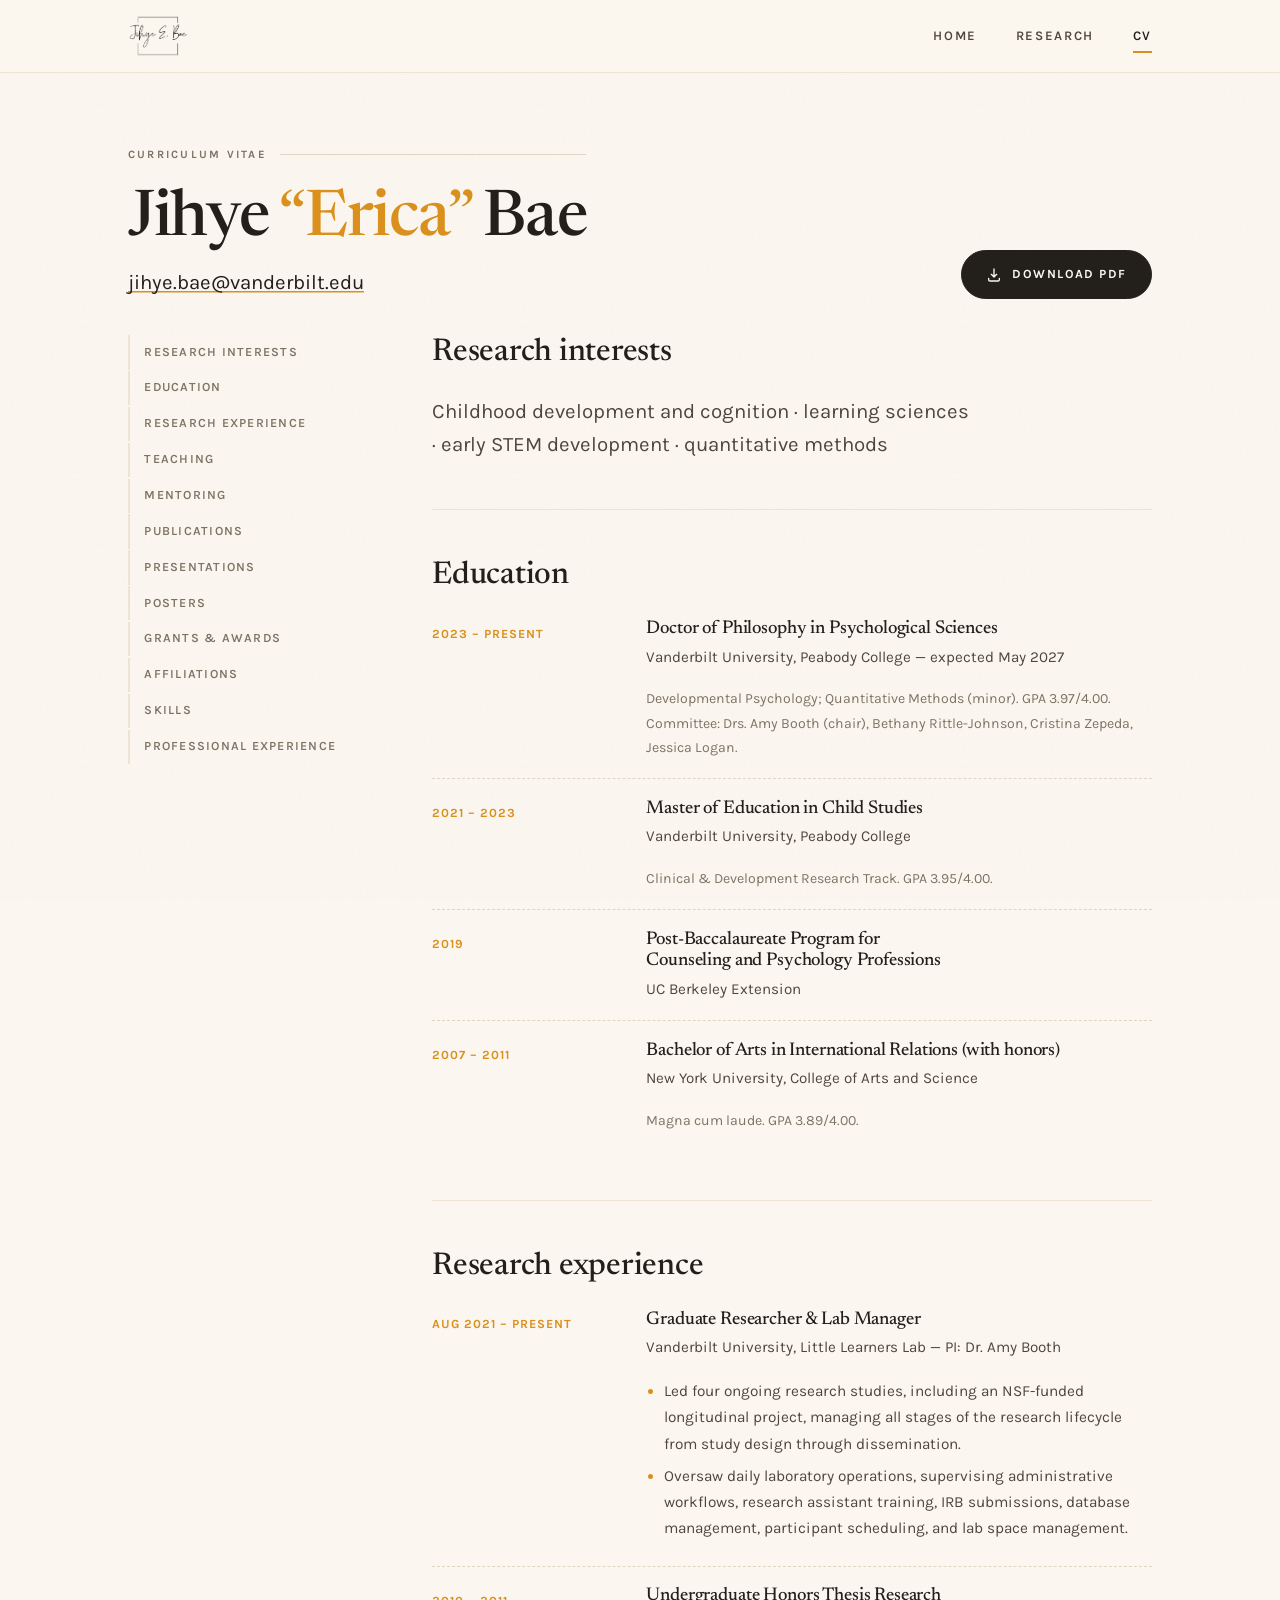
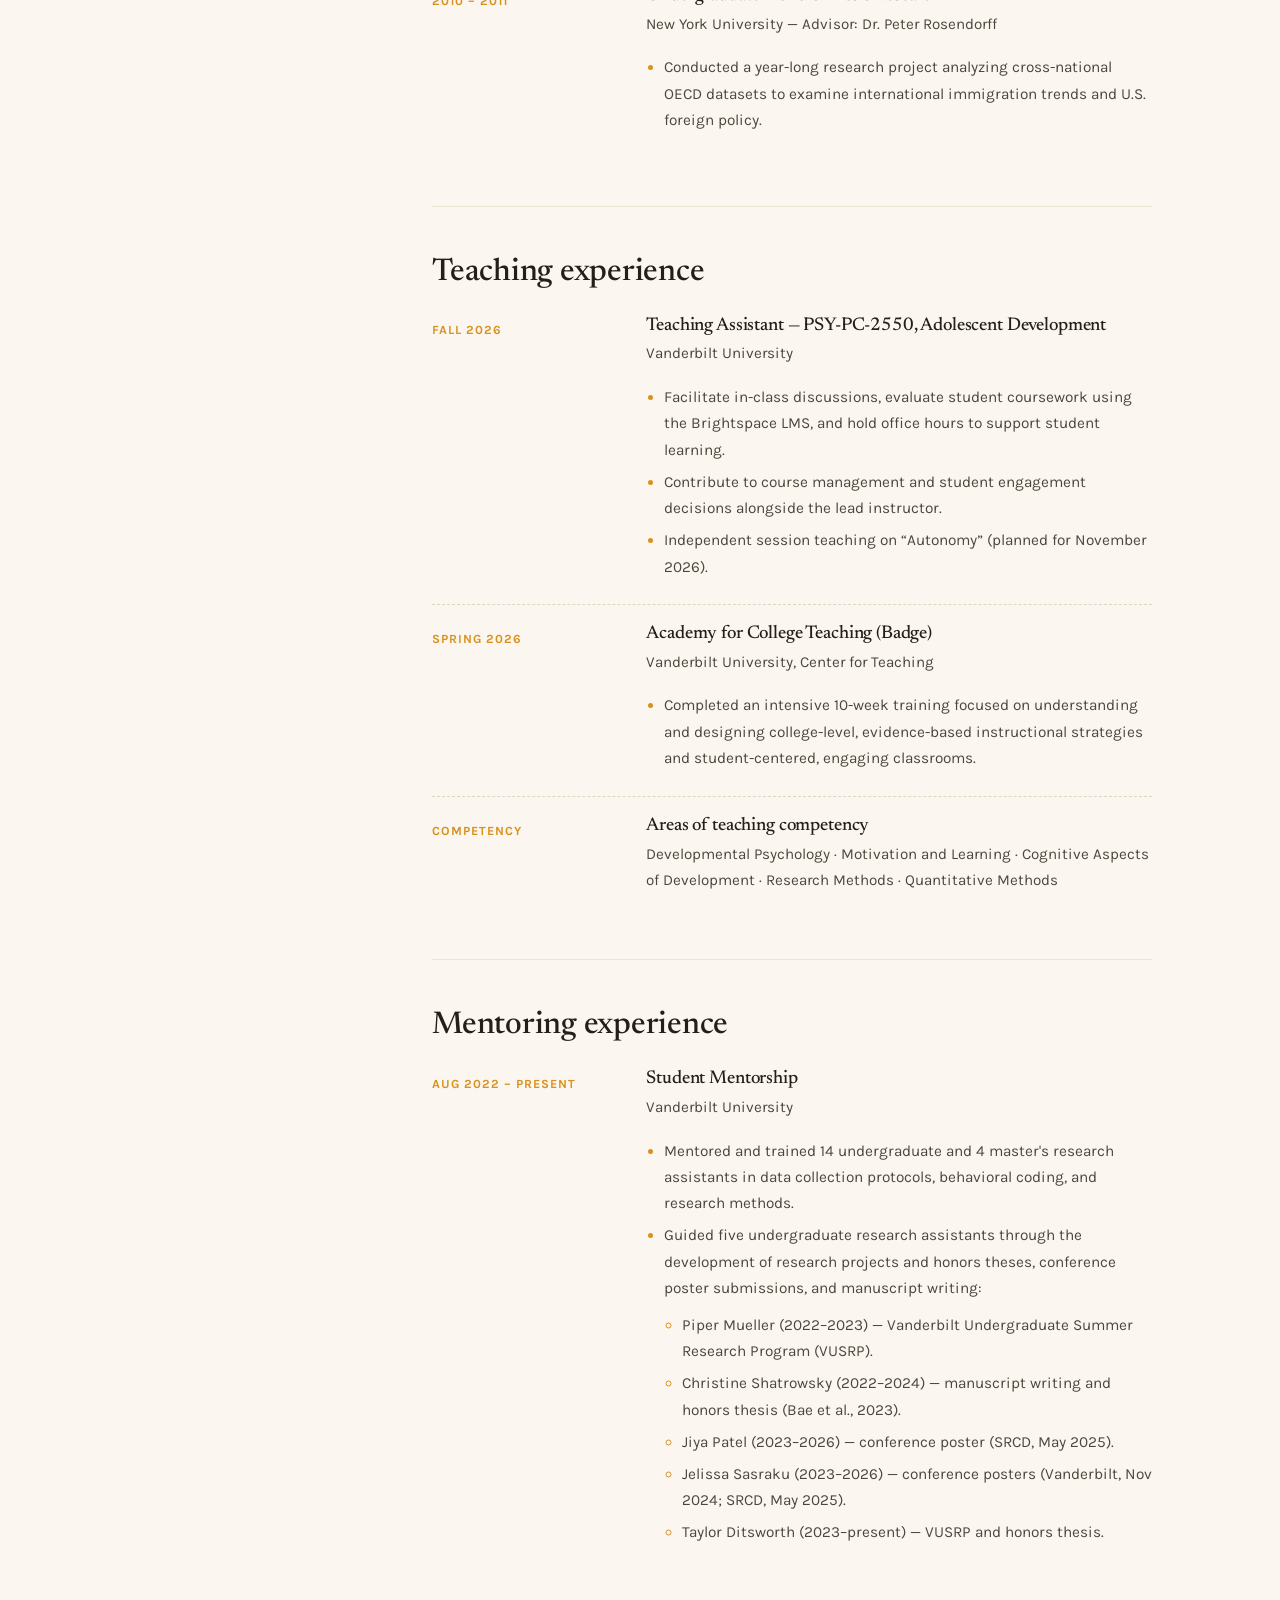
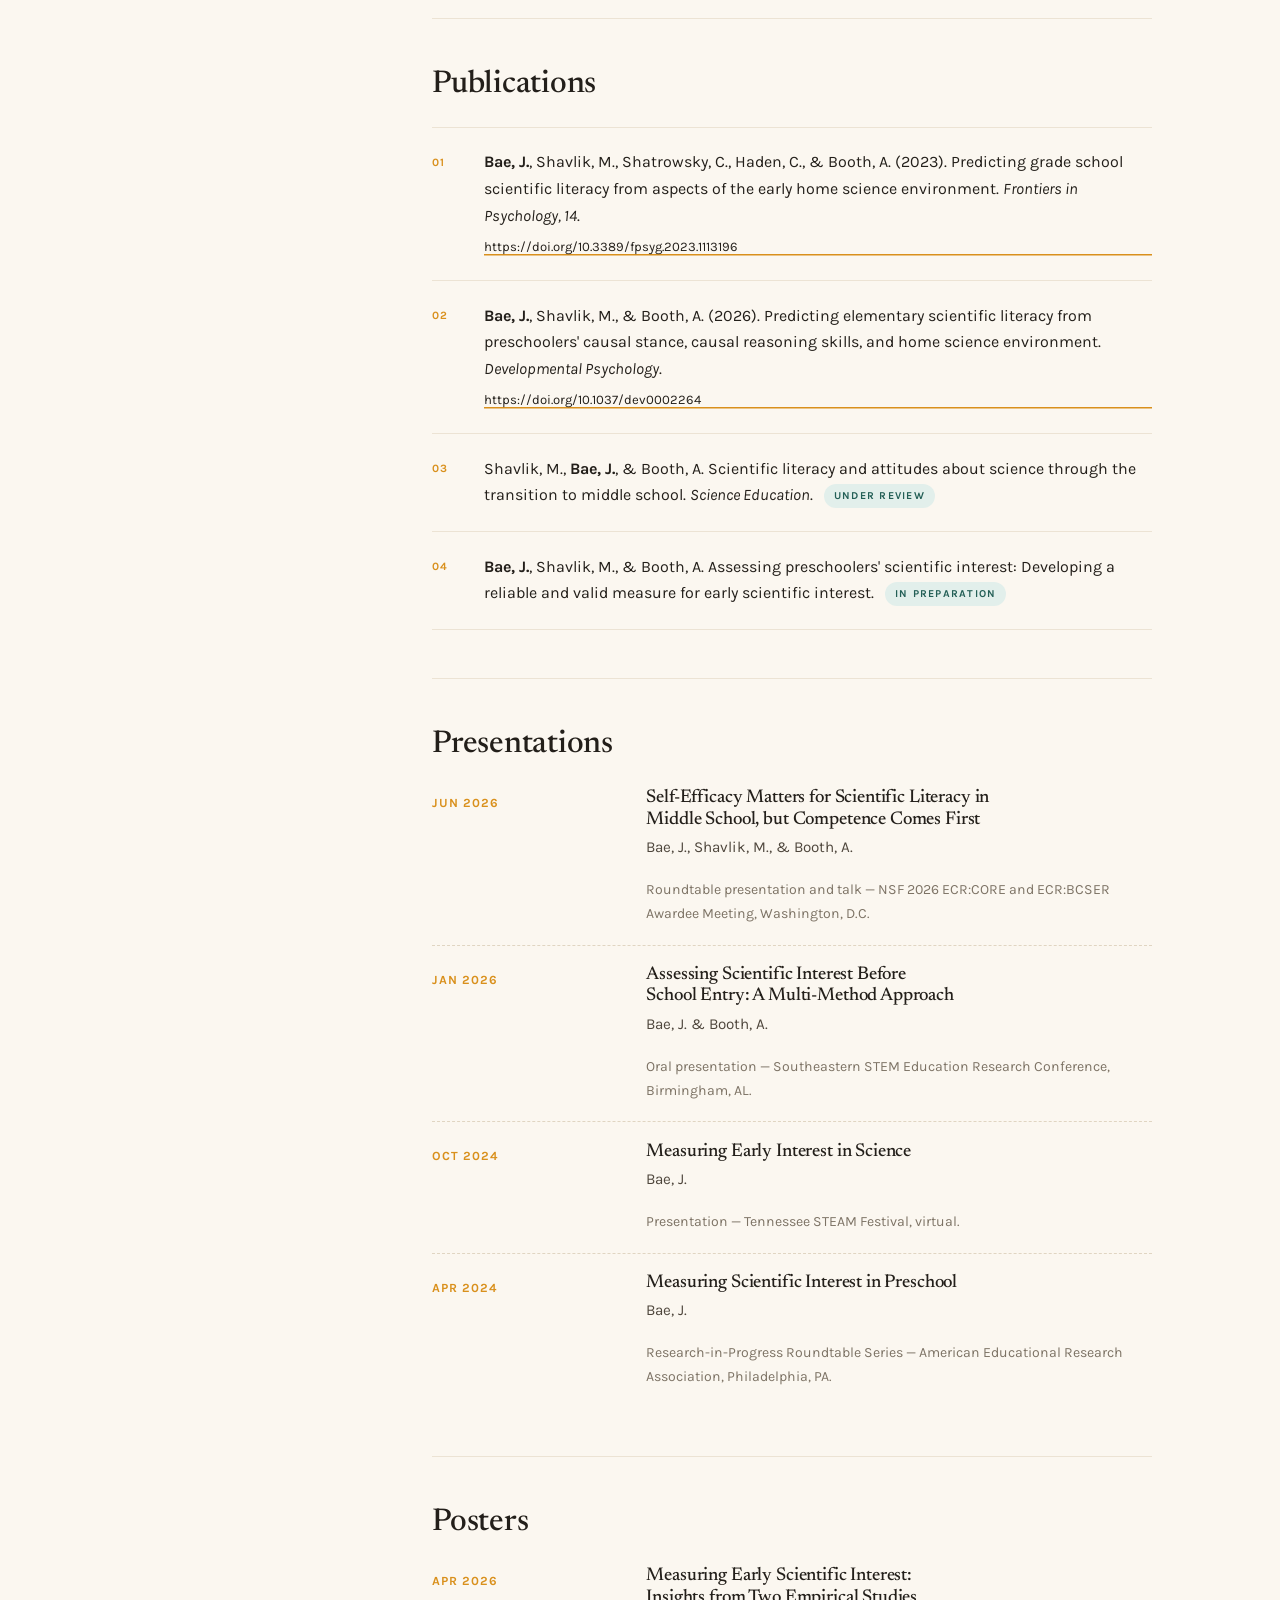
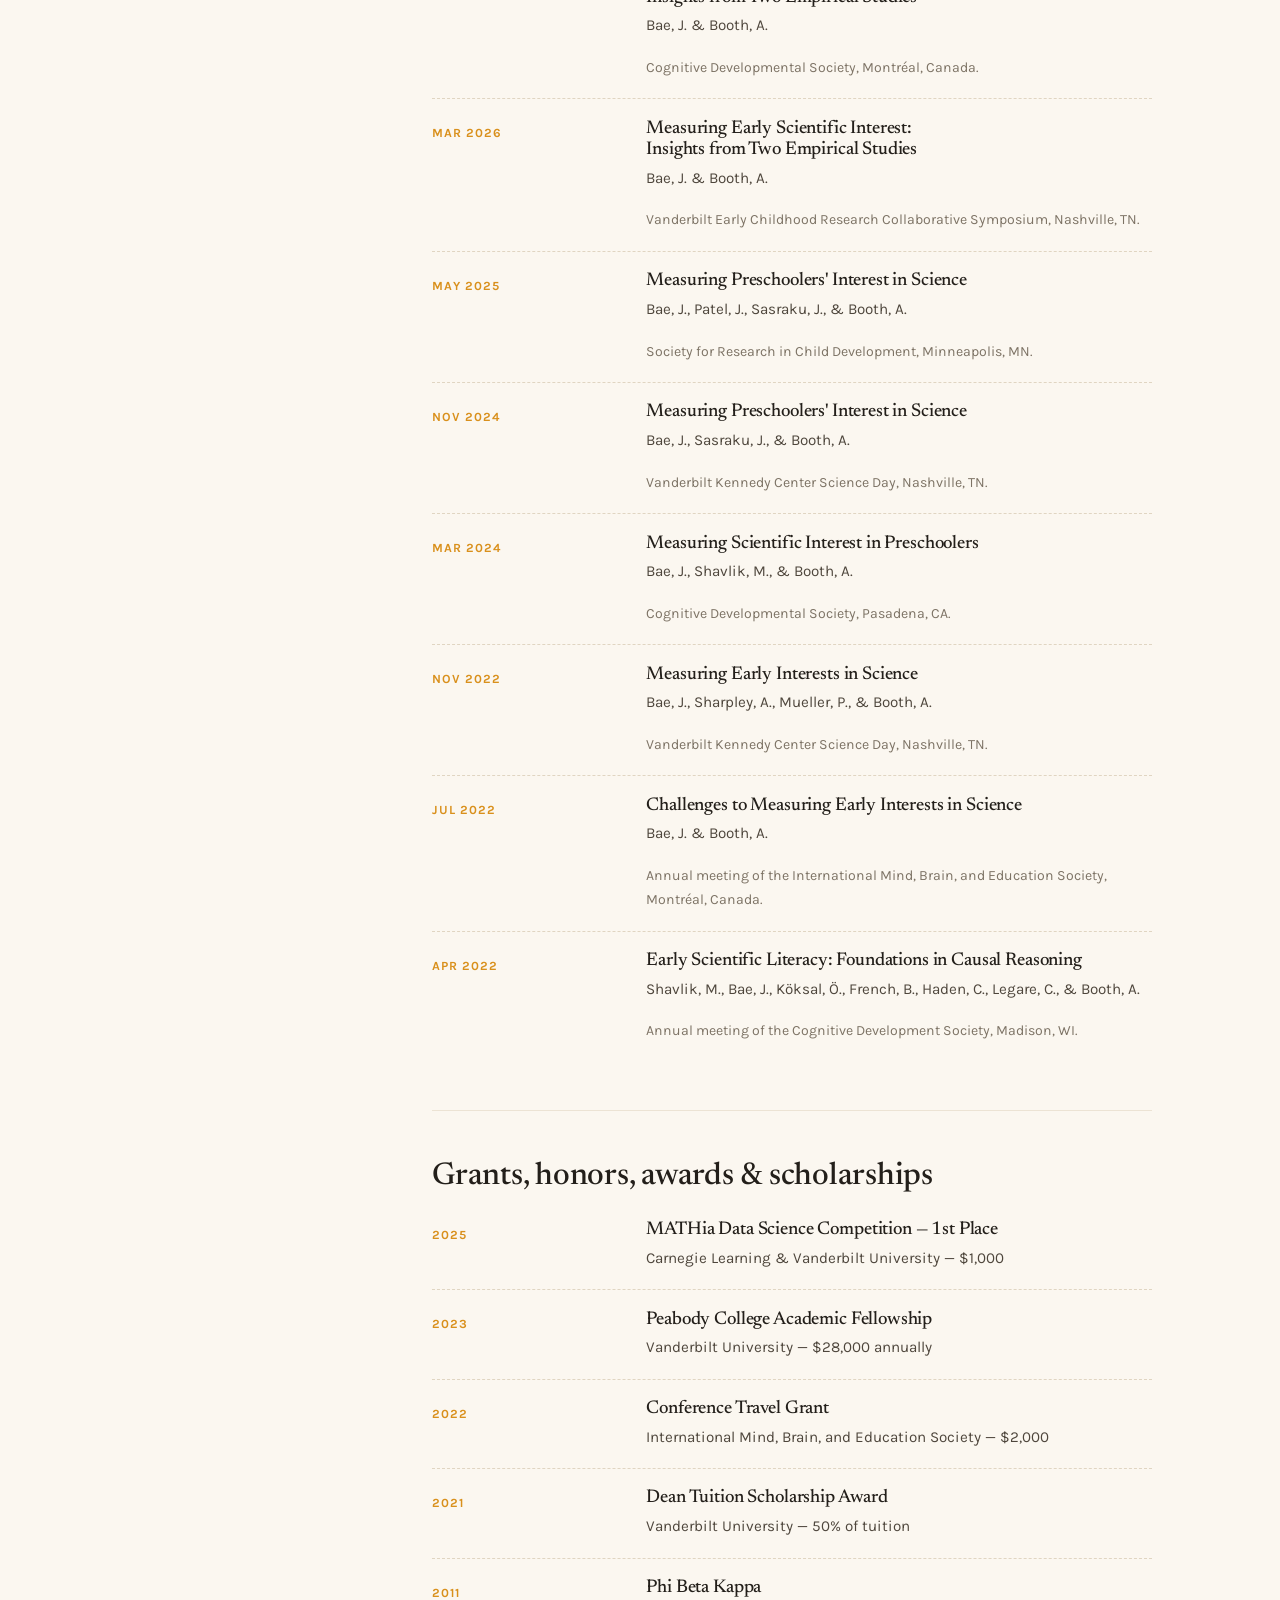
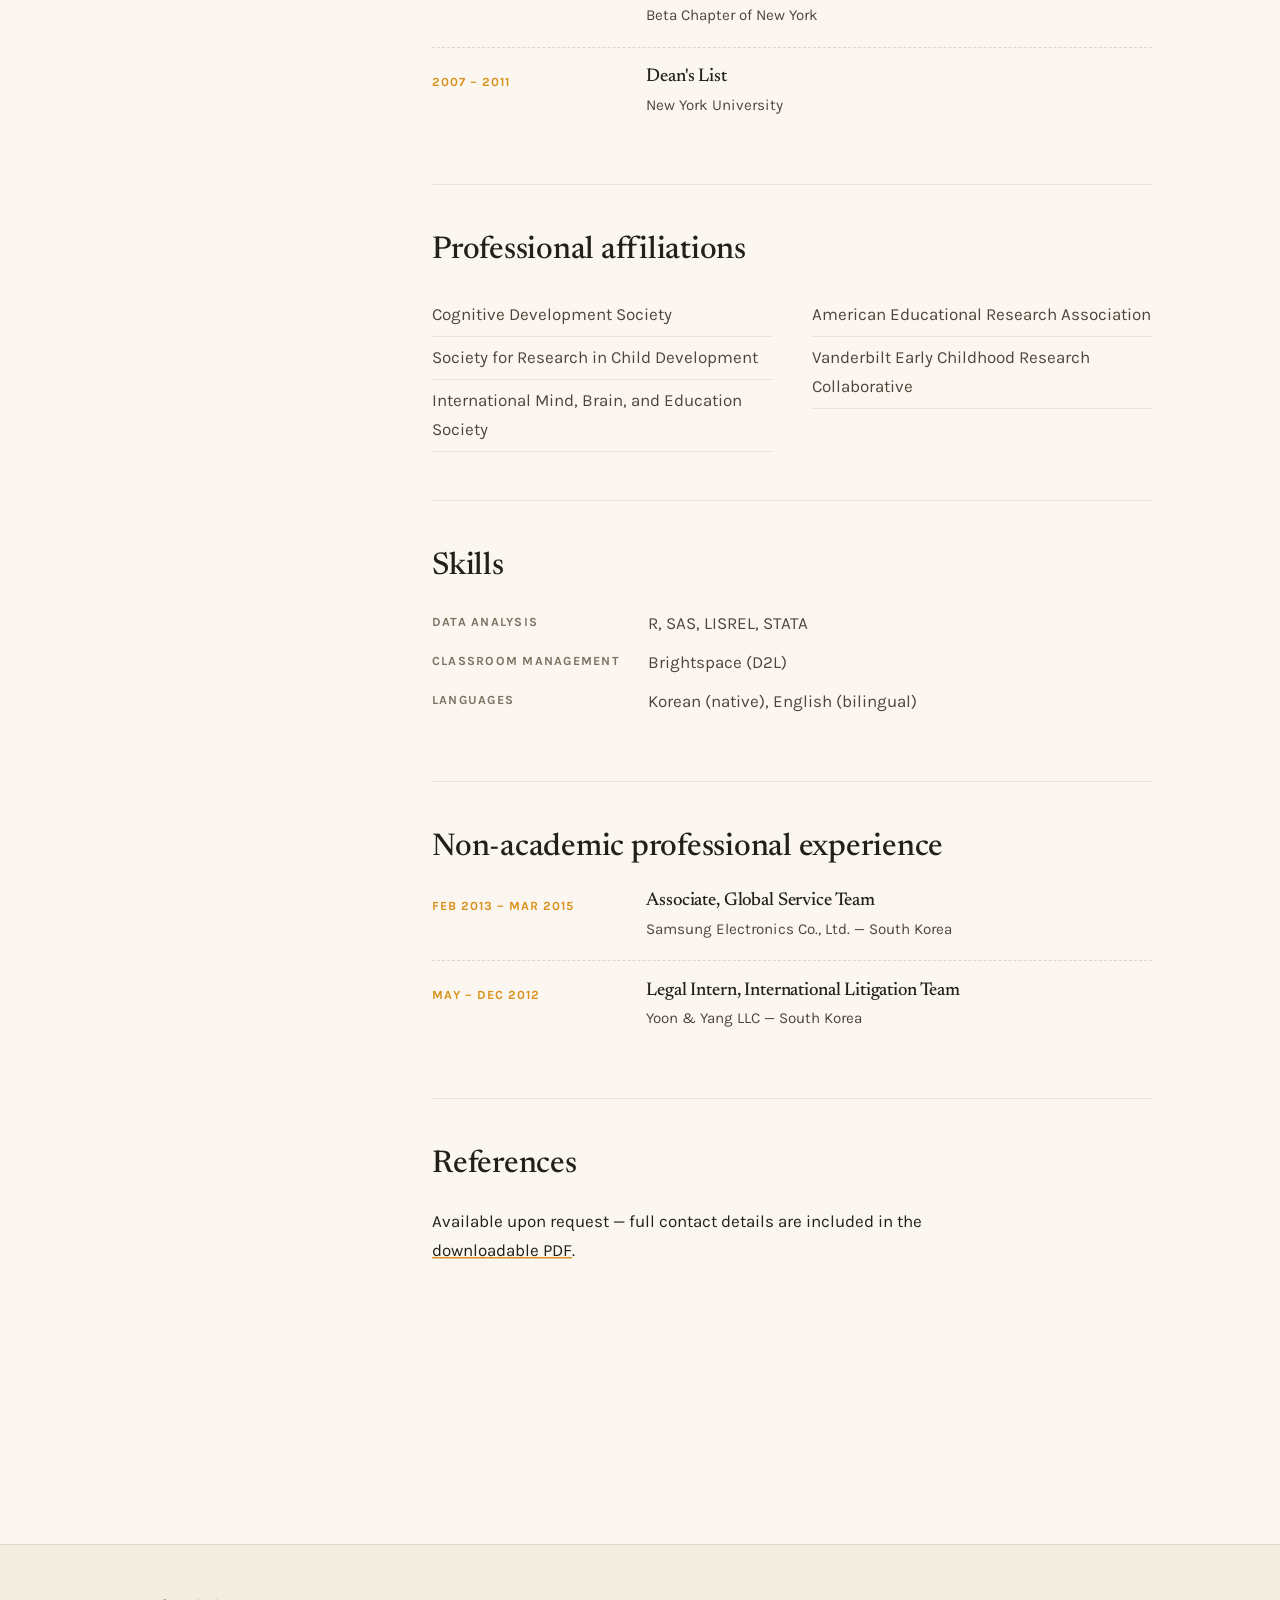
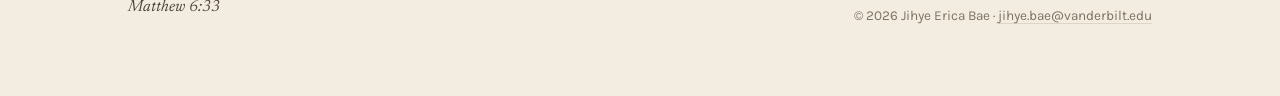
==== commit 3ab8f032: "Add the portrait photo, switch to Newsreader, and calm the display type - Recovers the original port" ====
--- a/cv.html
+++ b/cv.html
@@ -15,7 +15,7 @@
 <link rel="icon" href="assets/img/logo.png">
 <link rel="preconnect" href="https://fonts.googleapis.com">
 <link rel="preconnect" href="https://fonts.gstatic.com" crossorigin>
-<link rel="stylesheet" href="https://fonts.googleapis.com/css2?family=Fraunces:ital,opsz,wght,SOFT,WONK@0,9..144,300..700,0..100,0..1;1,9..144,300..700,0..100,0..1&family=Karla:ital,wght@0,300..800;1,300..800&display=swap">
+<link rel="stylesheet" href="https://fonts.googleapis.com/css2?family=Newsreader:ital,opsz,wght@0,6..72,300..700;1,6..72,300..700&family=Karla:ital,wght@0,300..800;1,300..800&display=swap">
 <link rel="stylesheet" href="assets/css/style.css">
 </head>
 <body>
@@ -39,7 +39,7 @@
   <div class="wrap cv-head">
     <div class="rise">
       <p class="eyebrow">Curriculum vitae</p>
-      <h1 class="hero__name" style="font-size:clamp(2.6rem,7vw,4.6rem);margin-bottom:.75rem">Jihye <em>“Erica”</em> Bae</h1>
+      <h1 class="hero__name" style="margin-bottom:.75rem">Jihye <em>“Erica”</em> Bae</h1>
       <p class="lede" style="margin:0">
         <a class="link" href="mailto:jihye.bae@vanderbilt.edu">jihye.bae@vanderbilt.edu</a>
       </p>
--- a/assets/css/style.css
+++ b/assets/css/style.css
@@ -1,7 +1,7 @@
 /* ==========================================================================
    Jihye "Erica" Bae — personal academic site
    Aesthetic: warm letterpress paper. Cream ground, ink type, marigold accent.
-   Fraunces (display) + Karla (text). No build step, no JS dependency.
+   Newsreader (display) + Karla (text). No build step, no JS dependency.
    ========================================================================== */
 
 /* --- tokens ------------------------------------------------------------- */
@@ -20,7 +20,7 @@
   --pine:         #235f56;
   --pine-lo:      #e2efeb;
 
-  --serif: "Fraunces", "Iowan Old Style", "Palatino Linotype", Georgia, serif;
+  --serif: "Newsreader", "Iowan Old Style", "Palatino Linotype", Georgia, serif;
   --sans:  "Karla", "Avenir Next", "Segoe UI", Helvetica, Arial, sans-serif;
 
   --measure: 34rem;      /* comfortable reading width */
@@ -109,9 +109,9 @@
 h1, h2, h3, h4 {
   font-family: var(--serif);
   font-weight: 500;
-  font-variation-settings: "SOFT" 20, "WONK" 1;
-  line-height: 1.12;
-  letter-spacing: -.015em;
+  font-variation-settings: "opsz" 36;
+  line-height: 1.16;
+  letter-spacing: -.008em;
   margin: 0;
   text-wrap: balance;
 }
@@ -227,16 +227,17 @@
 }
 
 .hero__name {
-  font-size: clamp(3rem, 9.5vw, 6.6rem);
-  font-weight: 400;
-  font-variation-settings: "SOFT" 40, "WONK" 1, "opsz" 120;
-  line-height: .95;
-  letter-spacing: -.035em;
-  margin-bottom: 1.5rem;
+  font-size: clamp(2.35rem, 5.4vw, 4rem);
+  font-weight: 500;
+  font-variation-settings: "opsz" 60;
+  line-height: 1.06;
+  letter-spacing: -.02em;
+  margin-bottom: 1.35rem;
 }
 .hero__name em {
-  font-style: italic;
-  font-variation-settings: "SOFT" 60, "WONK" 1;
+  font-style: normal;
+  font-weight: 500;
+  font-variation-settings: "opsz" 60;
   color: var(--marigold);
 }
 
@@ -250,21 +251,21 @@
 .hero__role strong { font-weight: 700; color: var(--ink); }
 
 /* portrait: soft arch frame with an offset marigold plate behind it */
-.portrait { position: relative; justify-self: center; width: 100%; max-width: 23rem; }
+.portrait { position: relative; justify-self: center; width: 100%; max-width: 16.5rem; }
 .portrait::before {
   content: "";
   position: absolute;
-  inset: 1.1rem -1.1rem -1.1rem 1.1rem;
+  inset: .85rem -.85rem -.85rem .85rem;
   border: 1px solid var(--marigold);
-  border-radius: 12rem 12rem .6rem .6rem;
+  border-radius: 9rem 9rem .5rem .5rem;
   z-index: 0;
 }
 .portrait__img {
   position: relative;
   z-index: 1;
-  aspect-ratio: 4 / 5;
+  aspect-ratio: 1 / 1;
   width: 100%;
-  border-radius: 12rem 12rem .6rem .6rem;
+  border-radius: 9rem 9rem .5rem .5rem;
   overflow: hidden;
   background: var(--paper-deep);
   box-shadow: 0 18px 44px -26px rgba(35, 31, 26, .5);
@@ -273,7 +274,7 @@
 
 @media (max-width: 820px) {
   .hero__grid { grid-template-columns: 1fr; }
-  .portrait { max-width: 17rem; justify-self: start; margin-top: 1rem; }
+  .portrait { max-width: 14rem; justify-self: start; margin-top: .5rem; }
 }
 
 /* placeholder shown when no portrait file is present yet */
@@ -290,7 +291,7 @@
 .portrait__fallback span {
   font-family: var(--serif);
   font-size: 3.4rem;
-  font-variation-settings: "SOFT" 60, "WONK" 1;
+  font-variation-settings: "opsz" 48;
   color: var(--marigold);
   display: block;
   line-height: 1;
@@ -340,7 +341,7 @@
   counter-increment: interest;
   font-family: var(--serif);
   font-size: clamp(1.2rem, 2.4vw, 1.6rem);
-  font-variation-settings: "SOFT" 30, "WONK" 1;
+  font-variation-settings: "opsz" 28;
   padding-block: .85rem;
   border-bottom: 1px solid var(--rule-soft);
   display: flex;
@@ -371,7 +372,7 @@
 .contact__mail {
   font-family: var(--serif);
   font-size: clamp(1.1rem, 2.6vw, 1.55rem);
-  font-variation-settings: "SOFT" 30, "WONK" 1;
+  font-variation-settings: "opsz" 28;
   word-break: break-word;
   display: inline-block;
   margin-bottom: 1.5rem;
@@ -584,7 +585,7 @@
 }
 .entry__what h3 {
   font-size: 1.16rem;
-  font-variation-settings: "SOFT" 20, "WONK" 0;
+  font-variation-settings: "opsz" 18;
   margin-bottom: .25rem;
 }
 .entry__what .where { color: var(--ink-soft); font-size: .95rem; }
@@ -633,7 +634,7 @@
 .foot__verse {
   font-family: var(--serif);
   font-style: italic;
-  font-variation-settings: "SOFT" 60, "WONK" 1;
+  font-variation-settings: "opsz" 24;
   font-size: 1.02rem;
   color: var(--ink-soft);
 }
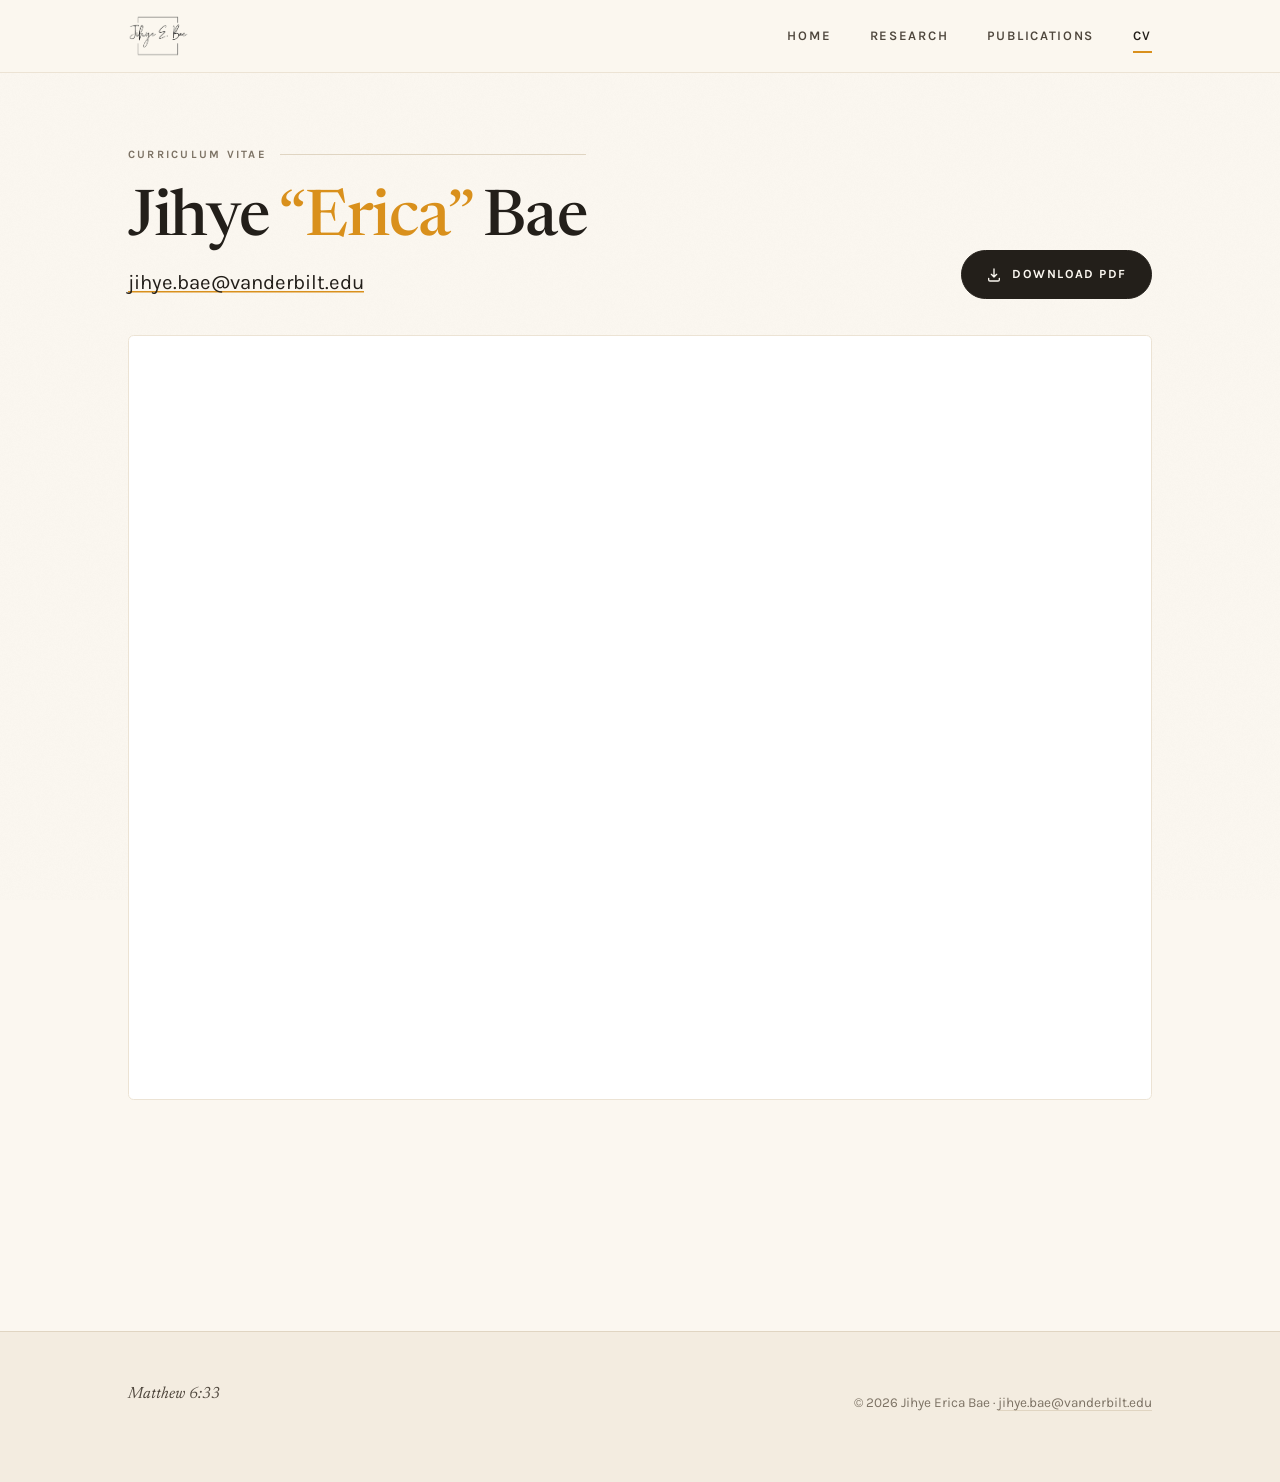
==== commit 69712805: "Add Publications page, embed live Google Doc CV, and tidy page headers - Move publications from Rese" ====
--- a/cv.html
+++ b/cv.html
@@ -29,6 +29,7 @@
     <nav class="nav" aria-label="Primary">
       <a href="index.html">Home</a>
       <a href="research.html">Research</a>
+      <a href="publications.html">Publications</a>
       <a href="cv.html" aria-current="page">CV</a>
     </nav>
   </div>
@@ -44,412 +45,17 @@
         <a class="link" href="mailto:jihye.bae@vanderbilt.edu">jihye.bae@vanderbilt.edu</a>
       </p>
     </div>
-    <a class="btn rise" href="assets/files/CV_Jihye_Erica_Bae.pdf" target="_blank" rel="noopener">
+    <a class="btn rise" href="https://docs.google.com/document/d/13zA2UC3E8pDD8UInHf0IEqPdBKa_OGRN-iTMG4i4fhw/export?format=pdf" target="_blank" rel="noopener">
       <svg viewBox="0 0 24 24" fill="none" stroke="currentColor" stroke-width="2" stroke-linecap="round" stroke-linejoin="round" aria-hidden="true"><path d="M12 3v12m0 0l-4-4m4 4l4-4M4 17v2a2 2 0 002 2h12a2 2 0 002-2v-2"/></svg>
       Download PDF
     </a>
   </div>
 
-  <div class="wrap railed" style="padding-bottom:var(--step)">
-
-    <!-- ── section rail ─────────────────────────────────────────────── -->
-    <nav class="railed__rail cv-nav" aria-label="CV sections">
-      <a href="#interests">Research interests</a>
-      <a href="#education">Education</a>
-      <a href="#research">Research experience</a>
-      <a href="#teaching">Teaching</a>
-      <a href="#mentoring">Mentoring</a>
-      <a href="#publications">Publications</a>
-      <a href="#talks">Presentations</a>
-      <a href="#posters">Posters</a>
-      <a href="#awards">Grants &amp; awards</a>
-      <a href="#affiliations">Affiliations</a>
-      <a href="#skills">Skills</a>
-      <a href="#industry">Professional experience</a>
-    </nav>
-
-    <!-- ── body ─────────────────────────────────────────────────────── -->
-    <div>
-
-      <section class="cv-block" style="border-top:0;padding-top:0">
-        <h2 id="interests">Research interests</h2>
-        <p class="lede">
-          Childhood development and cognition · learning sciences · early STEM
-          development · quantitative methods
-        </p>
-      </section>
-
-      <section class="cv-block">
-        <h2 id="education">Education</h2>
-
-        <div class="entry">
-          <div class="entry__when">2023 – present</div>
-          <div class="entry__what">
-            <h3>Doctor of Philosophy in Psychological Sciences</h3>
-            <p class="where">Vanderbilt University, Peabody College — expected May 2027</p>
-            <p class="note">
-              Developmental Psychology; Quantitative Methods (minor). GPA 3.97/4.00.<br>
-              Committee: Drs. Amy Booth (chair), Bethany Rittle-Johnson, Cristina Zepeda, Jessica Logan.
-            </p>
-          </div>
-        </div>
-
-        <div class="entry">
-          <div class="entry__when">2021 – 2023</div>
-          <div class="entry__what">
-            <h3>Master of Education in Child Studies</h3>
-            <p class="where">Vanderbilt University, Peabody College</p>
-            <p class="note">Clinical &amp; Development Research Track. GPA 3.95/4.00.</p>
-          </div>
-        </div>
-
-        <div class="entry">
-          <div class="entry__when">2019</div>
-          <div class="entry__what">
-            <h3>Post-Baccalaureate Program for Counseling and Psychology Professions</h3>
-            <p class="where">UC Berkeley Extension</p>
-          </div>
-        </div>
-
-        <div class="entry">
-          <div class="entry__when">2007 – 2011</div>
-          <div class="entry__what">
-            <h3>Bachelor of Arts in International Relations (with honors)</h3>
-            <p class="where">New York University, College of Arts and Science</p>
-            <p class="note">Magna cum laude. GPA 3.89/4.00.</p>
-          </div>
-        </div>
-      </section>
-
-      <section class="cv-block">
-        <h2 id="research">Research experience</h2>
-
-        <div class="entry">
-          <div class="entry__when">Aug 2021 – present</div>
-          <div class="entry__what">
-            <h3>Graduate Researcher &amp; Lab Manager</h3>
-            <p class="where">Vanderbilt University, Little Learners Lab — PI: Dr. Amy Booth</p>
-            <ul>
-              <li>Led four ongoing research studies, including an NSF-funded longitudinal project, managing all stages of the research lifecycle from study design through dissemination.</li>
-              <li>Oversaw daily laboratory operations, supervising administrative workflows, research assistant training, IRB submissions, database management, participant scheduling, and lab space management.</li>
-            </ul>
-          </div>
-        </div>
-
-        <div class="entry">
-          <div class="entry__when">2010 – 2011</div>
-          <div class="entry__what">
-            <h3>Undergraduate Honors Thesis Research</h3>
-            <p class="where">New York University — Advisor: Dr. Peter Rosendorff</p>
-            <ul>
-              <li>Conducted a year-long research project analyzing cross-national OECD datasets to examine international immigration trends and U.S. foreign policy.</li>
-            </ul>
-          </div>
-        </div>
-      </section>
-
-      <section class="cv-block">
-        <h2 id="teaching">Teaching experience</h2>
-
-        <div class="entry">
-          <div class="entry__when">Fall 2026</div>
-          <div class="entry__what">
-            <h3>Teaching Assistant — PSY-PC-2550, Adolescent Development</h3>
-            <p class="where">Vanderbilt University</p>
-            <ul>
-              <li>Facilitate in-class discussions, evaluate student coursework using the Brightspace LMS, and hold office hours to support student learning.</li>
-              <li>Contribute to course management and student engagement decisions alongside the lead instructor.</li>
-              <li>Independent session teaching on “Autonomy” (planned for November 2026).</li>
-            </ul>
-          </div>
-        </div>
-
-        <div class="entry">
-          <div class="entry__when">Spring 2026</div>
-          <div class="entry__what">
-            <h3>Academy for College Teaching (Badge)</h3>
-            <p class="where">Vanderbilt University, Center for Teaching</p>
-            <ul>
-              <li>Completed an intensive 10-week training focused on understanding and designing college-level, evidence-based instructional strategies and student-centered, engaging classrooms.</li>
-            </ul>
-          </div>
-        </div>
-
-        <div class="entry">
-          <div class="entry__when">Competency</div>
-          <div class="entry__what">
-            <h3>Areas of teaching competency</h3>
-            <p class="where">
-              Developmental Psychology · Motivation and Learning · Cognitive Aspects of
-              Development · Research Methods · Quantitative Methods
-            </p>
-          </div>
-        </div>
-      </section>
-
-      <section class="cv-block">
-        <h2 id="mentoring">Mentoring experience</h2>
-
-        <div class="entry">
-          <div class="entry__when">Aug 2022 – present</div>
-          <div class="entry__what">
-            <h3>Student Mentorship</h3>
-            <p class="where">Vanderbilt University</p>
-            <ul>
-              <li>Mentored and trained 14 undergraduate and 4 master's research assistants in data collection protocols, behavioral coding, and research methods.</li>
-              <li>Guided five undergraduate research assistants through the development of research projects and honors theses, conference poster submissions, and manuscript writing:
-                <ul>
-                  <li>Piper Mueller (2022–2023) — Vanderbilt Undergraduate Summer Research Program (VUSRP).</li>
-                  <li>Christine Shatrowsky (2022–2024) — manuscript writing and honors thesis (Bae et al., 2023).</li>
-                  <li>Jiya Patel (2023–2026) — conference poster (SRCD, May 2025).</li>
-                  <li>Jelissa Sasraku (2023–2026) — conference posters (Vanderbilt, Nov 2024; SRCD, May 2025).</li>
-                  <li>Taylor Ditsworth (2023–present) — VUSRP and honors thesis.</li>
-                </ul>
-              </li>
-            </ul>
-          </div>
-        </div>
-      </section>
-
-      <section class="cv-block">
-        <h2 id="publications">Publications</h2>
-        <ol class="biblio">
-          <li>
-            <span class="self">Bae, J.</span>, Shavlik, M., Shatrowsky, C., Haden, C., &amp; Booth, A. (2023).
-            Predicting grade school scientific literacy from aspects of the early home science environment.
-            <cite>Frontiers in Psychology, 14</cite>.
-            <a class="link doi" href="https://doi.org/10.3389/fpsyg.2023.1113196" target="_blank" rel="noopener">https://doi.org/10.3389/fpsyg.2023.1113196</a>
-          </li>
-          <li>
-            <span class="self">Bae, J.</span>, Shavlik, M., &amp; Booth, A. (2026).
-            Predicting elementary scientific literacy from preschoolers' causal stance, causal reasoning skills, and home science environment.
-            <cite>Developmental Psychology</cite>.
-            <a class="link doi" href="https://doi.org/10.1037/dev0002264" target="_blank" rel="noopener">https://doi.org/10.1037/dev0002264</a>
-          </li>
-          <li>
-            Shavlik, M., <span class="self">Bae, J.</span>, &amp; Booth, A.
-            Scientific literacy and attitudes about science through the transition to middle school.
-            <cite>Science Education</cite>. <span class="tag">Under review</span>
-          </li>
-          <li>
-            <span class="self">Bae, J.</span>, Shavlik, M., &amp; Booth, A.
-            Assessing preschoolers' scientific interest: Developing a reliable and valid measure for early scientific interest.
-            <span class="tag">In preparation</span>
-          </li>
-        </ol>
-      </section>
-
-      <section class="cv-block">
-        <h2 id="talks">Presentations</h2>
-
-        <div class="entry">
-          <div class="entry__when">Jun 2026</div>
-          <div class="entry__what">
-            <h3>Self-Efficacy Matters for Scientific Literacy in Middle School, but Competence Comes First</h3>
-            <p class="where">Bae, J., Shavlik, M., &amp; Booth, A.</p>
-            <p class="note">Roundtable presentation and talk — NSF 2026 ECR:CORE and ECR:BCSER Awardee Meeting, Washington, D.C.</p>
-          </div>
-        </div>
-
-        <div class="entry">
-          <div class="entry__when">Jan 2026</div>
-          <div class="entry__what">
-            <h3>Assessing Scientific Interest Before School Entry: A Multi-Method Approach</h3>
-            <p class="where">Bae, J. &amp; Booth, A.</p>
-            <p class="note">Oral presentation — Southeastern STEM Education Research Conference, Birmingham, AL.</p>
-          </div>
-        </div>
-
-        <div class="entry">
-          <div class="entry__when">Oct 2024</div>
-          <div class="entry__what">
-            <h3>Measuring Early Interest in Science</h3>
-            <p class="where">Bae, J.</p>
-            <p class="note">Presentation — Tennessee STEAM Festival, virtual.</p>
-          </div>
-        </div>
-
-        <div class="entry">
-          <div class="entry__when">Apr 2024</div>
-          <div class="entry__what">
-            <h3>Measuring Scientific Interest in Preschool</h3>
-            <p class="where">Bae, J.</p>
-            <p class="note">Research-in-Progress Roundtable Series — American Educational Research Association, Philadelphia, PA.</p>
-          </div>
-        </div>
-      </section>
-
-      <section class="cv-block">
-        <h2 id="posters">Posters</h2>
-
-        <div class="entry">
-          <div class="entry__when">Apr 2026</div>
-          <div class="entry__what">
-            <h3>Measuring Early Scientific Interest: Insights from Two Empirical Studies</h3>
-            <p class="where">Bae, J. &amp; Booth, A.</p>
-            <p class="note">Cognitive Developmental Society, Montréal, Canada.</p>
-          </div>
-        </div>
-
-        <div class="entry">
-          <div class="entry__when">Mar 2026</div>
-          <div class="entry__what">
-            <h3>Measuring Early Scientific Interest: Insights from Two Empirical Studies</h3>
-            <p class="where">Bae, J. &amp; Booth, A.</p>
-            <p class="note">Vanderbilt Early Childhood Research Collaborative Symposium, Nashville, TN.</p>
-          </div>
-        </div>
-
-        <div class="entry">
-          <div class="entry__when">May 2025</div>
-          <div class="entry__what">
-            <h3>Measuring Preschoolers' Interest in Science</h3>
-            <p class="where">Bae, J., Patel, J., Sasraku, J., &amp; Booth, A.</p>
-            <p class="note">Society for Research in Child Development, Minneapolis, MN.</p>
-          </div>
-        </div>
-
-        <div class="entry">
-          <div class="entry__when">Nov 2024</div>
-          <div class="entry__what">
-            <h3>Measuring Preschoolers' Interest in Science</h3>
-            <p class="where">Bae, J., Sasraku, J., &amp; Booth, A.</p>
-            <p class="note">Vanderbilt Kennedy Center Science Day, Nashville, TN.</p>
-          </div>
-        </div>
-
-        <div class="entry">
-          <div class="entry__when">Mar 2024</div>
-          <div class="entry__what">
-            <h3>Measuring Scientific Interest in Preschoolers</h3>
-            <p class="where">Bae, J., Shavlik, M., &amp; Booth, A.</p>
-            <p class="note">Cognitive Developmental Society, Pasadena, CA.</p>
-          </div>
-        </div>
-
-        <div class="entry">
-          <div class="entry__when">Nov 2022</div>
-          <div class="entry__what">
-            <h3>Measuring Early Interests in Science</h3>
-            <p class="where">Bae, J., Sharpley, A., Mueller, P., &amp; Booth, A.</p>
-            <p class="note">Vanderbilt Kennedy Center Science Day, Nashville, TN.</p>
-          </div>
-        </div>
-
-        <div class="entry">
-          <div class="entry__when">Jul 2022</div>
-          <div class="entry__what">
-            <h3>Challenges to Measuring Early Interests in Science</h3>
-            <p class="where">Bae, J. &amp; Booth, A.</p>
-            <p class="note">Annual meeting of the International Mind, Brain, and Education Society, Montréal, Canada.</p>
-          </div>
-        </div>
-
-        <div class="entry">
-          <div class="entry__when">Apr 2022</div>
-          <div class="entry__what">
-            <h3>Early Scientific Literacy: Foundations in Causal Reasoning</h3>
-            <p class="where">Shavlik, M., Bae, J., Köksal, Ö., French, B., Haden, C., Legare, C., &amp; Booth, A.</p>
-            <p class="note">Annual meeting of the Cognitive Development Society, Madison, WI.</p>
-          </div>
-        </div>
-      </section>
-
-      <section class="cv-block">
-        <h2 id="awards">Grants, honors, awards &amp; scholarships</h2>
-
-        <div class="entry">
-          <div class="entry__when">2025</div>
-          <div class="entry__what">
-            <h3>MATHia Data Science Competition — 1st Place</h3>
-            <p class="where">Carnegie Learning &amp; Vanderbilt University — $1,000</p>
-          </div>
-        </div>
-        <div class="entry">
-          <div class="entry__when">2023</div>
-          <div class="entry__what">
-            <h3>Peabody College Academic Fellowship</h3>
-            <p class="where">Vanderbilt University — $28,000 annually</p>
-          </div>
-        </div>
-        <div class="entry">
-          <div class="entry__when">2022</div>
-          <div class="entry__what">
-            <h3>Conference Travel Grant</h3>
-            <p class="where">International Mind, Brain, and Education Society — $2,000</p>
-          </div>
-        </div>
-        <div class="entry">
-          <div class="entry__when">2021</div>
-          <div class="entry__what">
-            <h3>Dean Tuition Scholarship Award</h3>
-            <p class="where">Vanderbilt University — 50% of tuition</p>
-          </div>
-        </div>
-        <div class="entry">
-          <div class="entry__when">2011</div>
-          <div class="entry__what">
-            <h3>Phi Beta Kappa</h3>
-            <p class="where">Beta Chapter of New York</p>
-          </div>
-        </div>
-        <div class="entry">
-          <div class="entry__when">2007 – 2011</div>
-          <div class="entry__what">
-            <h3>Dean's List</h3>
-            <p class="where">New York University</p>
-          </div>
-        </div>
-      </section>
-
-      <section class="cv-block">
-        <h2 id="affiliations">Professional affiliations</h2>
-        <ul class="plain-list">
-          <li>Cognitive Development Society</li>
-          <li>Society for Research in Child Development</li>
-          <li>International Mind, Brain, and Education Society</li>
-          <li>American Educational Research Association</li>
-          <li>Vanderbilt Early Childhood Research Collaborative</li>
-        </ul>
-      </section>
-
-      <section class="cv-block">
-        <h2 id="skills">Skills</h2>
-        <dl class="kv">
-          <dt>Data analysis</dt><dd>R, SAS, LISREL, STATA</dd>
-          <dt>Classroom management</dt><dd>Brightspace (D2L)</dd>
-          <dt>Languages</dt><dd>Korean (native), English (bilingual)</dd>
-        </dl>
-      </section>
-
-      <section class="cv-block">
-        <h2 id="industry">Non-academic professional experience</h2>
-
-        <div class="entry">
-          <div class="entry__when">Feb 2013 – Mar 2015</div>
-          <div class="entry__what">
-            <h3>Associate, Global Service Team</h3>
-            <p class="where">Samsung Electronics Co., Ltd. — South Korea</p>
-          </div>
-        </div>
-        <div class="entry">
-          <div class="entry__when">May – Dec 2012</div>
-          <div class="entry__what">
-            <h3>Legal Intern, International Litigation Team</h3>
-            <p class="where">Yoon &amp; Yang LLC — South Korea</p>
-          </div>
-        </div>
-      </section>
-
-      <section class="cv-block">
-        <h2 id="references">References</h2>
-        <p class="prose">
-          Available upon request — full contact details are included in the
-          <a class="link" href="assets/files/CV_Jihye_Erica_Bae.pdf" target="_blank" rel="noopener">downloadable PDF</a>.
-        </p>
-      </section>
-
-    </div>
+  <!-- CV body is the live Google Doc "CV_Bae" (shared as "anyone with the link can view");
+       edits to the doc show up here automatically -->
+  <div class="wrap cv-embed">
+    <iframe src="https://docs.google.com/document/d/13zA2UC3E8pDD8UInHf0IEqPdBKa_OGRN-iTMG4i4fhw/preview"
+            title="Curriculum vitae of Jihye Erica Bae" loading="lazy"></iframe>
   </div>
 
 </main>
--- a/assets/css/style.css
+++ b/assets/css/style.css
@@ -216,6 +216,13 @@
 .nav a[aria-current="page"]::after { transform: scaleX(1); }
 .nav a[aria-current="page"] { color: var(--ink); }
 
+/* phones: four nav items don't fit beside the logo — give them their own row */
+@media (max-width: 600px) {
+  .masthead__inner { flex-wrap: wrap; row-gap: .25rem; }
+  .nav { width: 100%; justify-content: space-between; gap: .75rem; }
+  .nav a { font-size: .74rem; letter-spacing: .1em; }
+}
+
 /* --- hero (home) -------------------------------------------------------- */
 .hero { padding-block: clamp(3rem, 8vw, 5.5rem) clamp(2rem, 5vw, 3.25rem); }
 
@@ -431,9 +438,7 @@
   margin-bottom: .9rem;
 }
 .project__meta {
-  font-size: .85rem;
   color: var(--ink-mute);
-  letter-spacing: .01em;
   margin-top: 1rem;
   padding-top: .9rem;
   border-top: 1px dashed var(--rule);
@@ -483,7 +488,6 @@
 .biblio .doi {
   display: block;
   margin-top: .35rem;
-  font-size: .82rem;
   word-break: break-all;
 }
 .tag {
@@ -559,6 +563,17 @@
   .cv-nav a:hover { padding-left: .9rem; }
 }
 
+.cv-embed { padding-bottom: var(--step); }
+.cv-embed iframe {
+  display: block;
+  width: 100%;
+  height: 85vh;
+  min-height: 36rem;
+  border: 1px solid var(--rule-soft);
+  border-radius: .35rem;
+  background: #fff;
+}
+
 .cv-block { padding-block: clamp(2rem, 4.5vw, 3rem); border-top: 1px solid var(--rule-soft); }
 .cv-block > h2 {
   font-size: clamp(1.45rem, 3vw, 1.95rem);
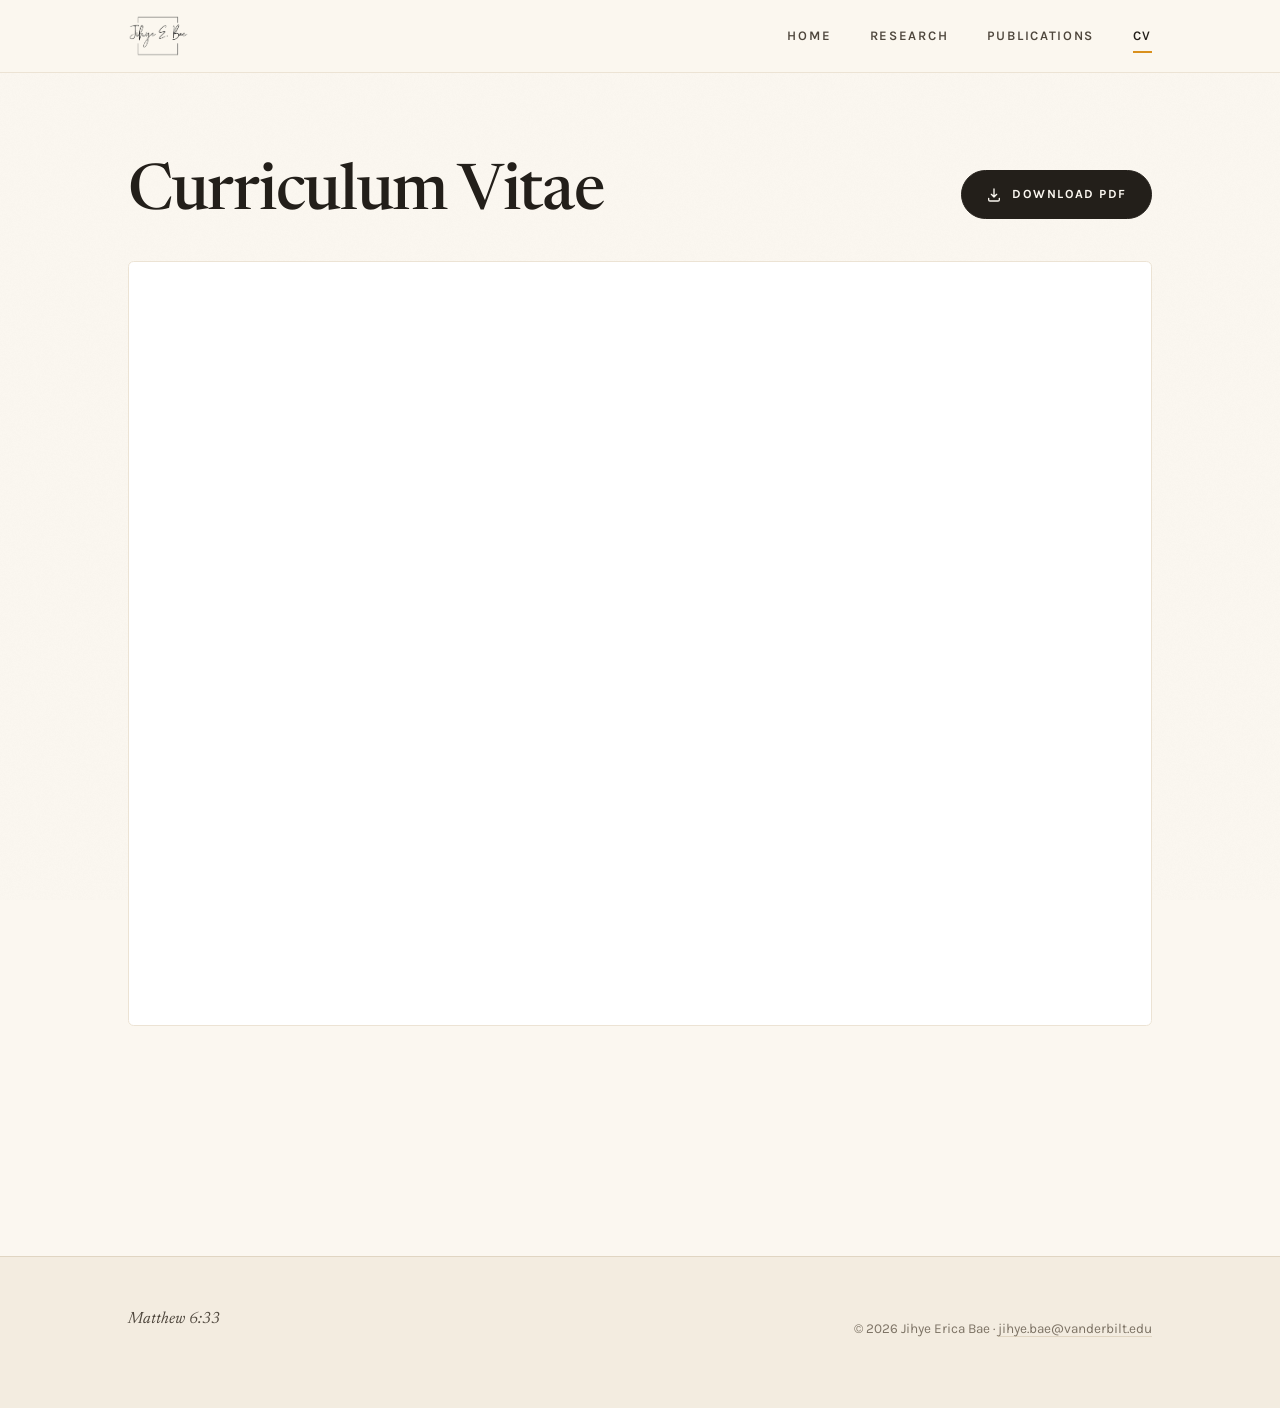
==== commit 230dc908: "Simplify CV header, fix canonical and og:image URLs, drop unused CSS - CV page: plain "Curriculum Vi" ====
--- a/cv.html
+++ b/cv.html
@@ -10,7 +10,7 @@
 <meta property="og:type" content="website">
 <meta property="og:title" content="CV — Jihye &quot;Erica&quot; Bae">
 <meta property="og:description" content="Education, research and teaching experience, publications, presentations, and awards.">
-<meta property="og:image" content="assets/img/logo.png">
+<meta property="og:image" content="https://ericajbae.github.io/assets/img/portrait.jpg">
 
 <link rel="icon" href="assets/img/logo.png">
 <link rel="preconnect" href="https://fonts.googleapis.com">
@@ -38,13 +38,7 @@
 <main id="main">
 
   <div class="wrap cv-head">
-    <div class="rise">
-      <p class="eyebrow">Curriculum vitae</p>
-      <h1 class="hero__name" style="margin-bottom:.75rem">Jihye <em>“Erica”</em> Bae</h1>
-      <p class="lede" style="margin:0">
-        <a class="link" href="mailto:jihye.bae@vanderbilt.edu">jihye.bae@vanderbilt.edu</a>
-      </p>
-    </div>
+    <h1 class="hero__name rise" style="margin-bottom:0">Curriculum Vitae</h1>
     <a class="btn rise" href="https://docs.google.com/document/d/13zA2UC3E8pDD8UInHf0IEqPdBKa_OGRN-iTMG4i4fhw/export?format=pdf" target="_blank" rel="noopener">
       <svg viewBox="0 0 24 24" fill="none" stroke="currentColor" stroke-width="2" stroke-linecap="round" stroke-linejoin="round" aria-hidden="true"><path d="M12 3v12m0 0l-4-4m4 4l4-4M4 17v2a2 2 0 002 2h12a2 2 0 002-2v-2"/></svg>
       Download PDF
--- a/assets/css/style.css
+++ b/assets/css/style.css
@@ -137,12 +137,6 @@
   flex: 1;
   height: 1px;
   background: var(--rule);
-}
-
-.lede {
-  font-size: clamp(1.15rem, 1.6vw, 1.3rem);
-  line-height: 1.6;
-  color: var(--ink-soft);
 }
 
 /* inline links: a marigold rule that thickens into a highlight on hover */
@@ -284,32 +278,6 @@
   .portrait { max-width: 14rem; justify-self: start; margin-top: .5rem; }
 }
 
-/* placeholder shown when no portrait file is present yet */
-.portrait__fallback {
-  display: grid;
-  place-items: center;
-  height: 100%;
-  background:
-    radial-gradient(circle at 50% 38%, var(--paper-card), var(--paper-deep) 70%);
-  color: var(--ink-mute);
-  text-align: center;
-  padding: 2rem;
-}
-.portrait__fallback span {
-  font-family: var(--serif);
-  font-size: 3.4rem;
-  font-variation-settings: "opsz" 48;
-  color: var(--marigold);
-  display: block;
-  line-height: 1;
-  margin-bottom: .6rem;
-}
-.portrait__fallback small {
-  font-size: .72rem;
-  letter-spacing: .12em;
-  text-transform: uppercase;
-}
-
 /* --- generic section ---------------------------------------------------- */
 .section { padding-block: var(--step); }
 .section + .section { border-top: 1px solid var(--rule-soft); }
@@ -508,10 +476,10 @@
 .cv-head {
   display: flex;
   flex-wrap: wrap;
-  align-items: flex-end;
+  align-items: center;
   justify-content: space-between;
   gap: 1.75rem;
-  padding-block: clamp(2.75rem, 7vw, 4.5rem) 2.25rem;
+  padding-block: clamp(3rem, 8vw, 5.5rem) 2rem;
 }
 
 .btn {
@@ -533,36 +501,6 @@
 .btn:hover { background: var(--marigold); border-color: var(--marigold); color: var(--ink); transform: translateY(-2px); }
 .btn svg { width: 1rem; height: 1rem; }
 
-.cv-nav {
-  display: flex;
-  flex-direction: column;
-  gap: .1rem;
-  font-size: .78rem;
-  letter-spacing: .1em;
-  text-transform: uppercase;
-  font-weight: 600;
-}
-.cv-nav a {
-  text-decoration: none;
-  color: var(--ink-mute);
-  padding: .4rem 0 .4rem .9rem;
-  border-left: 2px solid var(--rule-soft);
-  transition: color .2s, border-color .2s, padding-left .2s;
-}
-.cv-nav a:hover { color: var(--ink); border-color: var(--marigold); padding-left: 1.2rem; }
-
-/* on narrow screens the rail unsticks, so turn it into a compact chip row */
-@media (max-width: 860px) {
-  .cv-nav { flex-direction: row; flex-wrap: wrap; gap: .4rem; margin-bottom: 1.5rem; }
-  .cv-nav a {
-    border: 1px solid var(--rule);
-    border-radius: 100px;
-    padding: .4rem .9rem;
-    background: var(--paper-card);
-  }
-  .cv-nav a:hover { padding-left: .9rem; }
-}
-
 .cv-embed { padding-bottom: var(--step); }
 .cv-embed iframe {
   display: block;
@@ -574,60 +512,6 @@
   background: #fff;
 }
 
-.cv-block { padding-block: clamp(2rem, 4.5vw, 3rem); border-top: 1px solid var(--rule-soft); }
-.cv-block > h2 {
-  font-size: clamp(1.45rem, 3vw, 1.95rem);
-  margin-bottom: 1.5rem;
-  scroll-margin-top: 6rem;
-}
-
-/* date column + entry body */
-.entry {
-  display: grid;
-  grid-template-columns: 11rem minmax(0, 1fr);
-  gap: 1.5rem clamp(1rem, 3vw, 2.5rem);
-  padding-block: 1.15rem;
-  border-top: 1px dashed var(--rule);
-}
-.entry:first-of-type { border-top: 0; padding-top: 0; }
-.entry__when {
-  font-size: .78rem;
-  font-weight: 700;
-  letter-spacing: .08em;
-  color: var(--marigold);
-  text-transform: uppercase;
-  padding-top: .35rem;
-}
-.entry__what h3 {
-  font-size: 1.16rem;
-  font-variation-settings: "opsz" 18;
-  margin-bottom: .25rem;
-}
-.entry__what .where { color: var(--ink-soft); font-size: .95rem; }
-.entry__what .note { color: var(--ink-mute); font-size: .88rem; }
-.entry__what ul { margin: .65rem 0 0; padding-left: 1.1rem; }
-.entry__what li { margin-bottom: .35rem; font-size: .96rem; color: var(--ink-soft); }
-.entry__what li::marker { color: var(--marigold); }
-
-@media (max-width: 700px) {
-  .entry { grid-template-columns: 1fr; gap: .4rem; }
-  .entry__when { padding-top: 0; }
-}
-
-.plain-list { list-style: none; margin: 0; padding: 0; columns: 2; column-gap: 2.5rem; max-width: 46rem; }
-.plain-list li {
-  break-inside: avoid;
-  padding-block: .4rem;
-  color: var(--ink-soft);
-  border-bottom: 1px solid var(--rule-soft);
-}
-@media (max-width: 620px) { .plain-list { columns: 1; } }
-
-.kv { display: grid; grid-template-columns: 12rem 1fr; gap: .6rem 1.5rem; max-width: 42rem; }
-.kv dt { font-size: .78rem; font-weight: 700; letter-spacing: .1em; text-transform: uppercase; color: var(--ink-mute); padding-top: .2rem; }
-.kv dd { margin: 0; color: var(--ink-soft); }
-@media (max-width: 620px) { .kv { grid-template-columns: 1fr; gap: .1rem 0; } .kv dd { margin-bottom: .9rem; } }
-
 /* --- footer ------------------------------------------------------------- */
 .foot {
   border-top: 1px solid var(--rule);
@@ -671,7 +555,6 @@
 
 /* --- print -------------------------------------------------------------- */
 @media print {
-  body::before, .masthead, .foot, .btn, .cv-nav { display: none !important; }
+  body::before, .masthead, .foot, .btn { display: none !important; }
   body { background: #fff; font-size: 10.5pt; }
-  .cv-block { break-inside: avoid; }
-}
+}
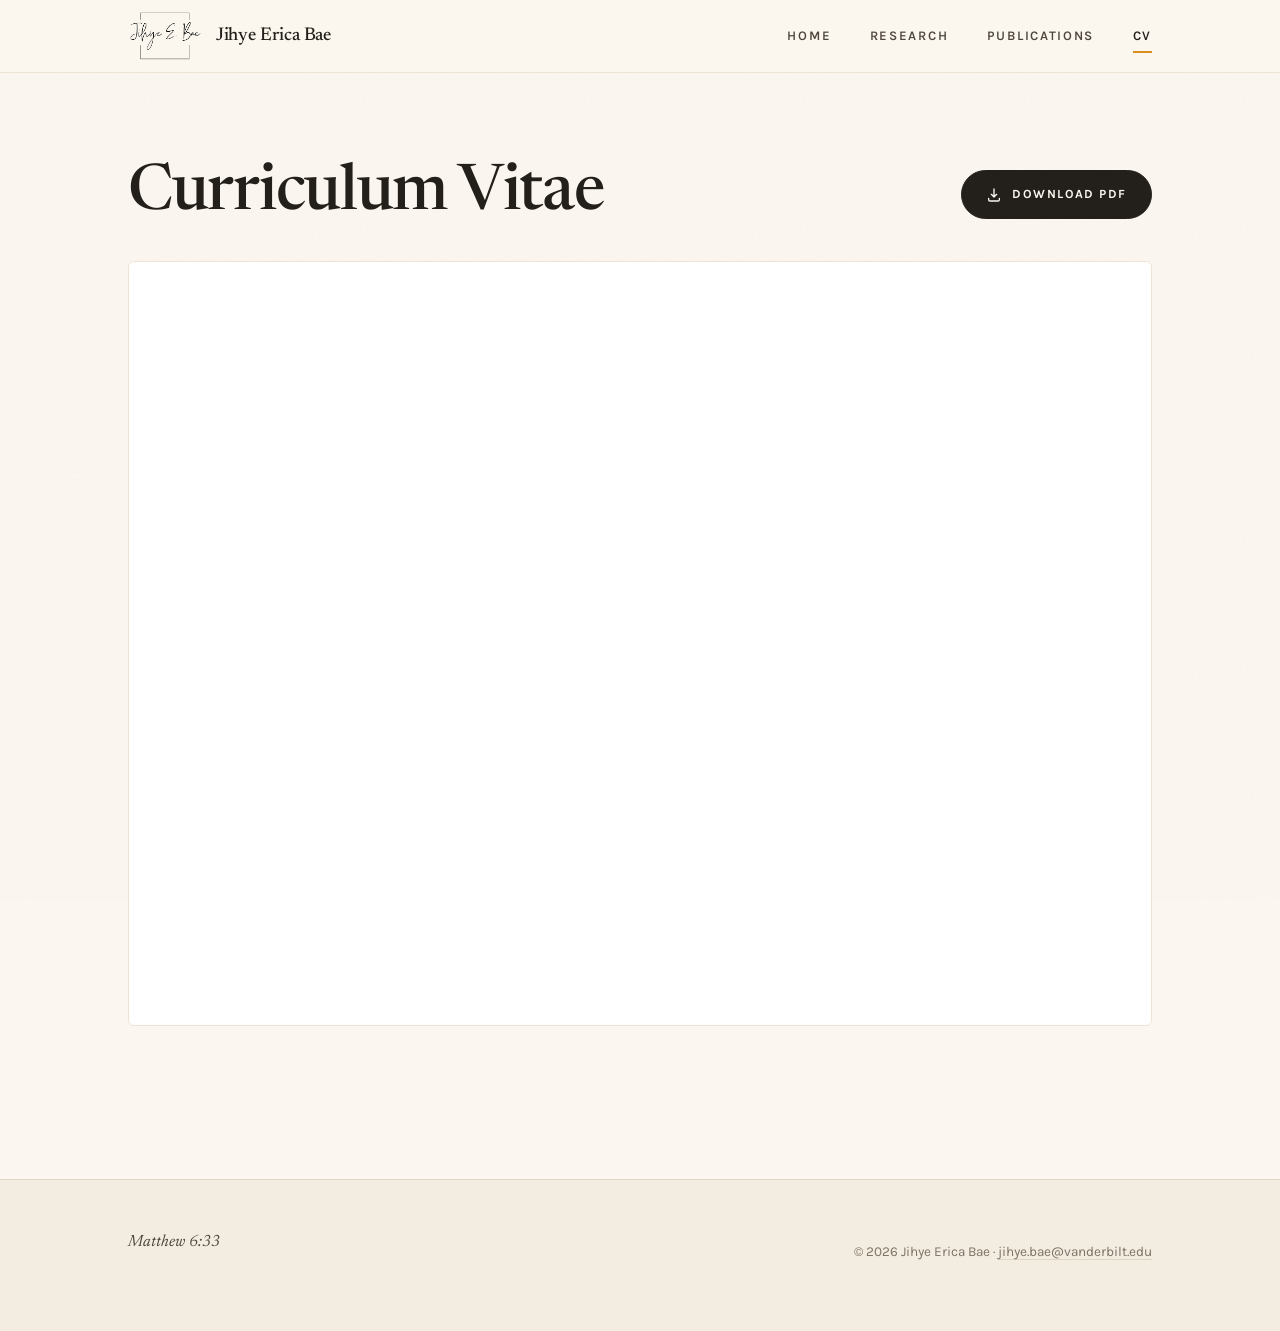
==== commit d5e96190: "Refine layout: sticky footer, tighter spacing, phone-friendly CV, name in header - Pin footer to the" ====
--- a/cv.html
+++ b/cv.html
@@ -25,6 +25,7 @@
   <div class="wrap masthead__inner">
     <a class="sigmark" href="index.html" aria-label="Jihye Erica Bae — home">
       <img src="assets/img/logo.png" alt="" width="285" height="195">
+      <span class="sigmark__name">Jihye Erica Bae</span>
     </a>
     <nav class="nav" aria-label="Primary">
       <a href="index.html">Home</a>
@@ -45,6 +46,16 @@
     </a>
   </div>
 
+  <!-- phones: the embedded doc is too small to read, so offer the PDF / doc instead -->
+  <div class="wrap cv-mobile">
+    <p>The full CV is easiest to read as a PDF on a small screen.</p>
+    <a class="btn" href="https://docs.google.com/document/d/13zA2UC3E8pDD8UInHf0IEqPdBKa_OGRN-iTMG4i4fhw/export?format=pdf" target="_blank" rel="noopener">
+      <svg viewBox="0 0 24 24" fill="none" stroke="currentColor" stroke-width="2" stroke-linecap="round" stroke-linejoin="round" aria-hidden="true"><path d="M12 3v12m0 0l-4-4m4 4l4-4M4 17v2a2 2 0 002 2h12a2 2 0 002-2v-2"/></svg>
+      Download PDF
+    </a>
+    <a class="btn btn--ghost" href="https://docs.google.com/document/d/13zA2UC3E8pDD8UInHf0IEqPdBKa_OGRN-iTMG4i4fhw/edit?usp=sharing" target="_blank" rel="noopener">Open in Google Docs</a>
+  </div>
+
   <!-- CV body is the live Google Doc "CV_Bae" (shared as "anyone with the link can view");
        edits to the doc show up here automatically -->
   <div class="wrap cv-embed">
--- a/assets/css/style.css
+++ b/assets/css/style.css
@@ -27,7 +27,7 @@
   --page:    72rem;      /* outer page width          */
   --gutter:  clamp(1.25rem, 5vw, 4.5rem);
 
-  --step:    clamp(4rem, 9vw, 7.5rem);   /* vertical section rhythm */
+  --step:    clamp(3rem, 6vw, 5rem);   /* vertical section rhythm */
 }
 
 /* --- reset -------------------------------------------------------------- */
@@ -48,6 +48,9 @@
 
 body {
   margin: 0;
+  min-height: 100vh;
+  display: flex;
+  flex-direction: column;
   background: var(--paper);
   color: var(--ink);
   font-family: var(--sans);
@@ -174,13 +177,29 @@
   padding-block: .6rem;
 }
 
-.sigmark { display: block; flex-shrink: 0; }
+.sigmark {
+  display: flex;
+  align-items: center;
+  gap: .8rem;
+  flex-shrink: 0;
+  text-decoration: none;
+  color: var(--ink);
+}
 .sigmark img {
-  height: 2.6rem;
+  height: 3.2rem;
   width: auto;
   transition: opacity .22s;
 }
+.sigmark__name {
+  font-family: var(--serif);
+  font-size: 1.15rem;
+  font-weight: 500;
+  font-variation-settings: "opsz" 24;
+  letter-spacing: -.005em;
+  transition: color .22s;
+}
 .sigmark:hover img { opacity: .62; }
+.sigmark:hover .sigmark__name { color: var(--marigold); }
 
 .nav { display: flex; gap: clamp(1.1rem, 3vw, 2.4rem); }
 .nav a {
@@ -249,6 +268,7 @@
   max-width: 30rem;
   margin-bottom: 2rem;
 }
+.hero__role--lead { margin-bottom: .6rem; }
 .hero__role strong { font-weight: 700; color: var(--ink); }
 
 /* portrait: soft arch frame with an offset marigold plate behind it */
@@ -279,6 +299,8 @@
 }
 
 /* --- generic section ---------------------------------------------------- */
+main { flex: 1; }
+
 .section { padding-block: var(--step); }
 .section + .section { border-top: 1px solid var(--rule-soft); }
 
@@ -422,6 +444,15 @@
 }
 .project__art img { max-height: 11rem; width: auto; object-fit: contain; mix-blend-mode: multiply; }
 
+/* completed projects: text-only entries, same full-width layout as ongoing */
+.study {
+  padding-block: clamp(1.75rem, 4vw, 2.5rem);
+  border-bottom: 1px solid var(--rule-soft);
+  max-width: 48rem;
+}
+.study:first-of-type { border-top: 1px solid var(--rule-soft); }
+.study .project__title { font-size: clamp(1.3rem, 2.6vw, 1.75rem); }
+
 @media (max-width: 760px) {
   .project,
   .project:nth-child(even) { grid-template-columns: 1fr; }
@@ -454,7 +485,8 @@
 .biblio cite { font-style: italic; }
 .biblio .self { font-weight: 700; }
 .biblio .doi {
-  display: block;
+  display: inline-block;
+  max-width: 100%;
   margin-top: .35rem;
   word-break: break-all;
 }
@@ -502,6 +534,21 @@
 .btn svg { width: 1rem; height: 1rem; }
 
 .cv-embed { padding-bottom: var(--step); }
+.cv-mobile { display: none; }
+@media (max-width: 700px) {
+  .cv-head .btn { display: none; }
+  .cv-embed { display: none; }
+  .cv-mobile {
+    display: flex;
+    flex-direction: column;
+    align-items: flex-start;
+    gap: 1rem;
+    padding-bottom: var(--step);
+  }
+  .cv-mobile p { margin: 0; color: var(--ink-soft); }
+}
+.btn--ghost { background: transparent; color: var(--ink); }
+
 .cv-embed iframe {
   display: block;
   width: 100%;
